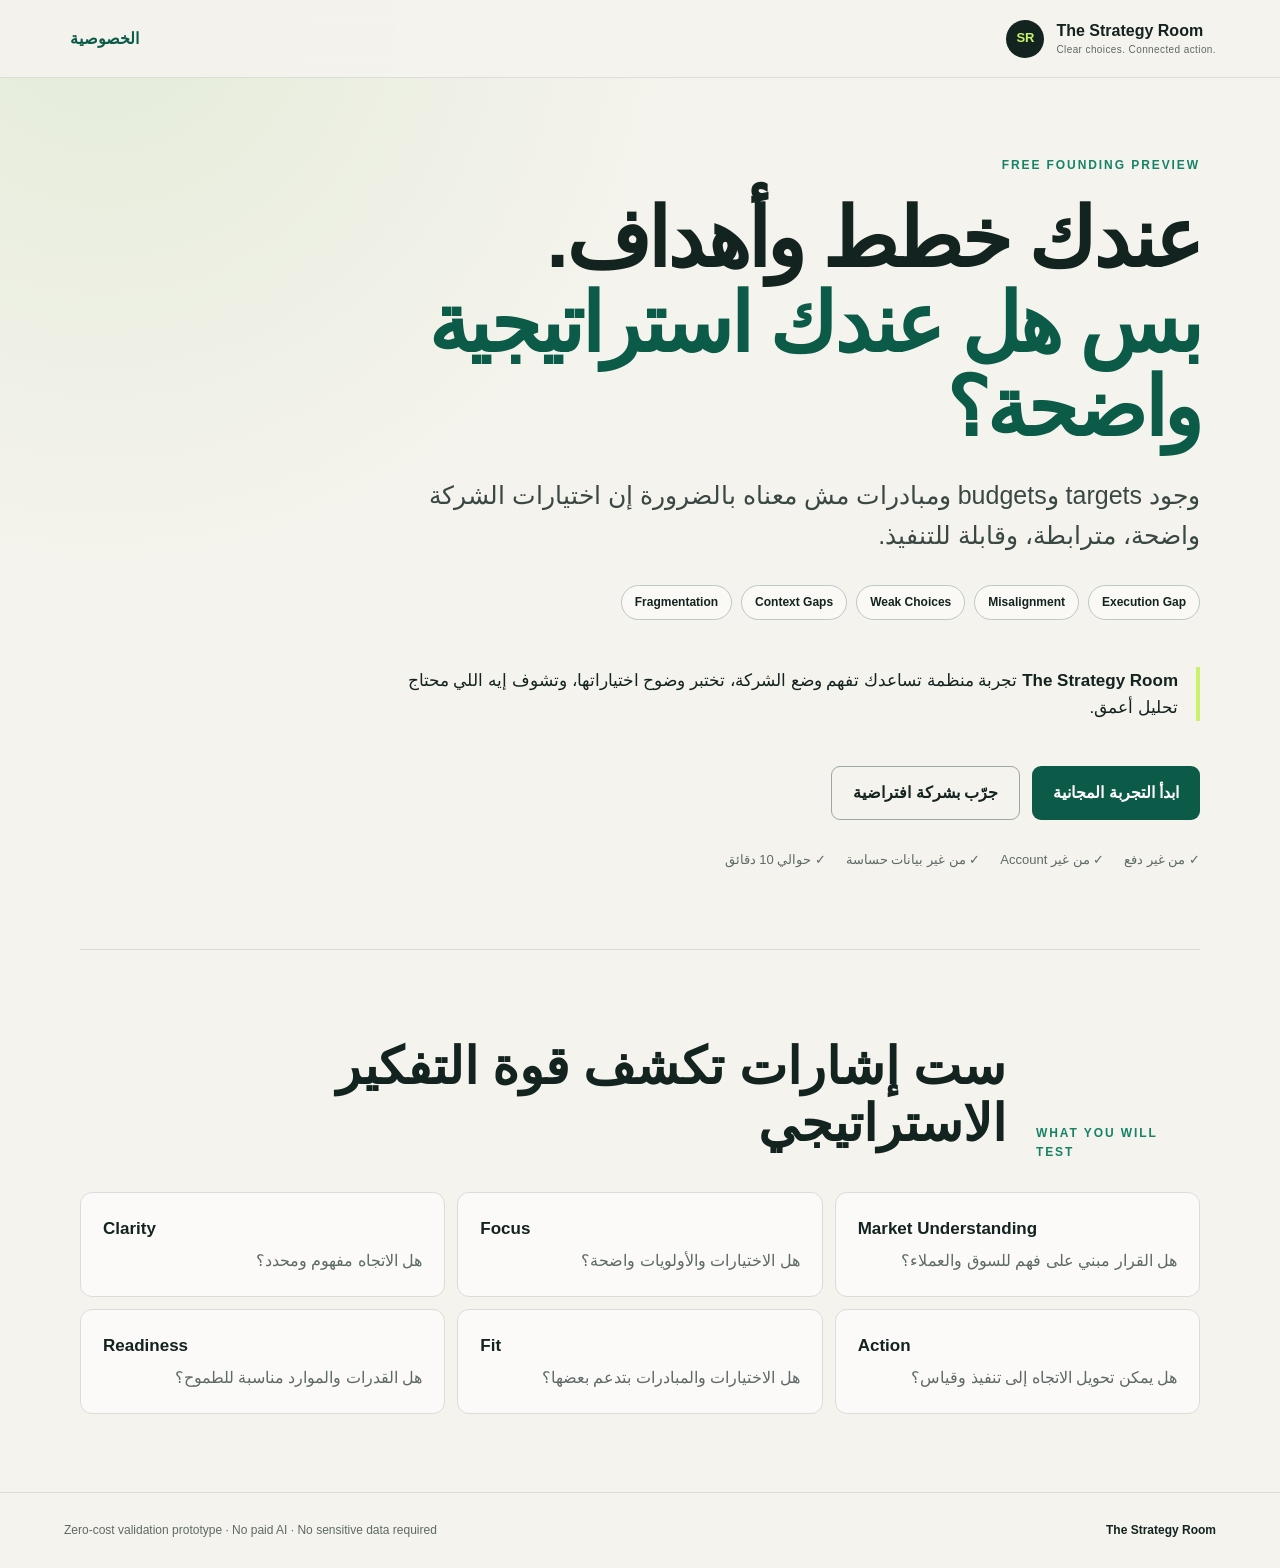
==== index.html @ 47425f7a "Publish Strategy Room validation MVP" ====
<!doctype html>
<html lang="ar" dir="rtl">
<head>
  <meta charset="utf-8">
  <meta name="viewport" content="width=device-width, initial-scale=1">
  <meta name="description" content="تجربة مجانية تساعد الإدارة تختبر وضوح وترابط استراتيجيتها، من غير مشاركة بيانات حساسة.">
  <title>The Strategy Room | Strategy Clarity Check</title>
  <link rel="stylesheet" href="styles.css">
</head>
<body>
  <header class="site-header">
    <a class="brand" href="#top" aria-label="The Strategy Room home">
      <span class="brand-mark">SR</span>
      <span><b>The Strategy Room</b><small>Clear choices. Connected action.</small></span>
    </a>
    <button class="text-button" id="privacyOpen">الخصوصية</button>
  </header>

  <main id="top">
    <section class="hero section" data-screen="landing">
      <div class="eyebrow">FREE FOUNDING PREVIEW</div>
      <h1>عندك خطط وأهداف.<br><span>بس هل عندك استراتيجية واضحة؟</span></h1>
      <p class="hero-copy">وجود targets وbudgets ومبادرات مش معناه بالضرورة إن اختيارات الشركة واضحة، مترابطة، وقابلة للتنفيذ.</p>
      <div class="problem-strip" aria-label="Common strategy problems">
        <span>Fragmentation</span><span>Context Gaps</span><span>Weak Choices</span><span>Misalignment</span><span>Execution Gap</span>
      </div>
      <p class="solution-line"><strong>The Strategy Room</strong> تجربة منظمة تساعدك تفهم وضع الشركة، تختبر وضوح اختياراتها، وتشوف إيه اللي محتاج تحليل أعمق.</p>
      <div class="hero-actions">
        <button class="primary-button" data-action="begin">ابدأ التجربة المجانية</button>
        <button class="secondary-button" data-action="sample">جرّب بشركة افتراضية</button>
      </div>
      <div class="trust-row"><span>✓ من غير دفع</span><span>✓ من غير Account</span><span>✓ من غير بيانات حساسة</span><span>✓ حوالي 10 دقائق</span></div>
    </section>

    <section class="section compact-section" aria-labelledby="what-test">
      <div class="section-heading">
        <div class="eyebrow">WHAT YOU WILL TEST</div>
        <h2 id="what-test">ست إشارات تكشف قوة التفكير الاستراتيجي</h2>
      </div>
      <div class="dimension-grid">
        <article><b>Clarity</b><p>هل الاتجاه مفهوم ومحدد؟</p></article>
        <article><b>Focus</b><p>هل الاختيارات والأولويات واضحة؟</p></article>
        <article><b>Market Understanding</b><p>هل القرار مبني على فهم للسوق والعملاء؟</p></article>
        <article><b>Readiness</b><p>هل القدرات والموارد مناسبة للطموح؟</p></article>
        <article><b>Fit</b><p>هل الاختيارات والمبادرات بتدعم بعضها؟</p></article>
        <article><b>Action</b><p>هل يمكن تحويل الاتجاه إلى تنفيذ وقياس؟</p></article>
      </div>
    </section>

    <section class="section path-section" id="paths" hidden>
      <div class="step-label">الخطوة 1 من 4</div>
      <h2>تحب تبدأ منين؟</h2>
      <div class="path-grid">
        <button class="path-card" data-path="build">
          <span class="path-number">01</span>
          <b>Build Your Strategy</b>
          <p>ابدأ من Business Context، وحدد الاتجاه والاختيارات والقدرات المطلوبة.</p>
          <em>أبني استراتيجية من الصفر ←</em>
        </button>
        <button class="path-card" data-path="challenge">
          <span class="path-number">02</span>
          <b>Challenge Your Business Plan</b>
          <p>اختبر منطق خطة موجودة، واكشف الفجوات والتناقضات ومشاكل التنفيذ.</p>
          <em>أراجع خطة موجودة ←</em>
        </button>
      </div>
    </section>

    <section class="section input-section" id="dataChoice" hidden>
      <div class="step-label">الخطوة 2 من 4</div>
      <h2>اختار مستوى البيانات المريح لك</h2>
      <p class="section-intro">مش محتاج تدخل اسم الشركة أو أي معلومة سرية.</p>
      <div class="choice-list">
        <button data-data-mode="sample"><b>شركة افتراضية جاهزة</b><span>أسرع طريقة لتجربة الـtool</span></button>
        <button data-data-mode="approximate"><b>بيانات تقريبية</b><span>استخدم ranges ووصف عام من غير تفاصيل حساسة</span></button>
        <button data-data-mode="custom"><b>معلومات من اختيارك</b><span>حقيقية أو تخيلية—إنت صاحب القرار</span></button>
      </div>
    </section>

    <section class="section assessment-section" id="assessment" hidden>
      <div class="assessment-header">
        <div>
          <div class="step-label">الخطوة 3 من 4</div>
          <h2 id="assessmentTitle">Strategy Clarity Check</h2>
        </div>
        <div class="progress-wrap"><span id="progressText">0%</span><div class="progress-track"><i id="progressBar"></i></div></div>
      </div>
      <form id="assessmentForm" novalidate>
        <div id="questionHost"></div>
        <div class="form-actions">
          <button type="button" class="secondary-button" id="prevQuestion">السابق</button>
          <button type="button" class="primary-button" id="nextQuestion">التالي</button>
        </div>
      </form>
      <button class="help-fab" id="helpOpen" type="button"><span>?</span> سؤال أو ملاحظة</button>
    </section>

    <section class="section results-section" id="results" hidden>
      <div class="step-label">الخطوة 4 من 4</div>
      <div class="results-hero">
        <div>
          <div class="eyebrow">YOUR STRATEGY CLARITY PREVIEW</div>
          <h2>الصورة الأولية جاهزة</h2>
          <p>دي قراءة تجريبية مبنية على إجاباتك، وليست توصية استراتيجية نهائية.</p>
        </div>
        <div class="overall-score"><span id="overallScore">—</span><small>Overall clarity</small></div>
      </div>
      <div class="score-grid" id="scoreGrid"></div>
      <div class="results-columns">
        <div class="result-panel">
          <h3>إشارات إيجابية</h3>
          <div id="strengthFindings"></div>
        </div>
        <div class="result-panel alert-panel">
          <h3>أسئلة محتاجة قرار</h3>
          <div id="gapFindings"></div>
        </div>
      </div>
      <div class="next-step-card">
        <div><span>FOUNDING ACCESS</span><h3>عايز تشوف النسخة الأعمق؟</h3><p>سجّل اهتمامك بالـpilot الكامل، من غير دفع أو التزام. المشاركون الأوائل يحصلون على أولوية وFounding Client benefit.</p></div>
        <button class="primary-button" id="interestOpen">سجّل اهتمامك</button>
      </div>
      <div class="result-actions">
        <button class="secondary-button" id="restart">ابدأ تجربة جديدة</button>
        <button class="text-button" id="exportData">صدّر بيانات تجربتي</button>
      </div>
    </section>
  </main>

  <aside class="modal" id="feedbackModal" aria-hidden="true" role="dialog" aria-modal="true" aria-labelledby="feedbackTitle">
    <div class="modal-card">
      <button class="modal-close" data-close="feedbackModal" aria-label="Close">×</button>
      <div class="eyebrow">HELP & FEEDBACK</div>
      <h2 id="feedbackTitle">إيه اللي محتاجه دلوقتي؟</h2>
      <div class="feedback-types">
        <button data-feedback="unclear">السؤال مش واضح</button>
        <button data-feedback="no_data">مش عندي البيانات</button>
        <button data-feedback="sensitive">المعلومة حساسة</button>
        <button data-feedback="example">محتاج مثال</button>
        <button data-feedback="technical">فيه مشكلة تقنية</button>
        <button data-feedback="suggestion">عندي اقتراح</button>
      </div>
      <label class="field-label">اكتب تعليقك—اختياري<textarea id="feedbackText" rows="4" placeholder="قول لنا إيه اللي وقفك أو إيه اللي محتاج يتحسن"></textarea></label>
      <button class="primary-button full-button" id="feedbackSubmit">احفظ الملاحظة</button>
      <p class="microcopy">في نسخة الـvalidation، الملاحظة تُحفظ داخل متصفحك ويمكن تصديرها مع بيانات التجربة.</p>
    </div>
  </aside>

  <aside class="modal" id="interestModal" aria-hidden="true" role="dialog" aria-modal="true" aria-labelledby="interestTitle">
    <div class="modal-card">
      <button class="modal-close" data-close="interestModal" aria-label="Close">×</button>
      <div class="eyebrow">FOUNDING PILOT</div>
      <h2 id="interestTitle">إيه الخطوة اللي تهمك؟</h2>
      <div class="interest-options">
        <label><input type="radio" name="interest" value="full_build"><span><b>Build My Strategy</b>مهتم ببناء Strategy كاملة من الصفر</span></label>
        <label><input type="radio" name="interest" value="plan_review"><span><b>Challenge My Business Plan</b>مهتم بمراجعة أو إعادة تصميم خطة موجودة</span></label>
        <label><input type="radio" name="interest" value="updates"><span><b>Keep Me Updated</b>عايز أعرف لما الـpilot يبدأ</span></label>
      </div>
      <label class="field-label">البريد الإلكتروني—اختياري في النسخة المحلية<input id="interestEmail" type="email" placeholder="name@company.com"></label>
      <label class="consent"><input id="foundingBenefit" type="checkbox"><span>أرغب في الحصول على أولوية وFounding Client benefit عند إطلاق الـpilot.</span></label>
      <button class="primary-button full-button" id="interestSubmit">تسجيل الاهتمام</button>
      <div class="success-message" id="interestSuccess" hidden>تم تسجيل اختيارك داخل التجربة. لن يتم إرسال أي بيانات في النسخة المحلية.</div>
    </div>
  </aside>

  <aside class="modal" id="privacyModal" aria-hidden="true" role="dialog" aria-modal="true" aria-labelledby="privacyTitle">
    <div class="modal-card">
      <button class="modal-close" data-close="privacyModal" aria-label="Close">×</button>
      <div class="eyebrow">PRIVACY BY CHOICE</div>
      <h2 id="privacyTitle">بياناتك تحت سيطرتك</h2>
      <p>النسخة الحالية لا ترسل إجاباتك إلى server. كل الإجابات والـevents محفوظة فقط في متصفحك باستخدام localStorage.</p>
      <ul><li>تقدر تستخدم شركة افتراضية بالكامل.</li><li>لا نطلب اسم الشركة.</li><li>تقدر تصدّر بيانات التجربة بنفسك.</li><li>تقدر تمسح كل البيانات فورًا.</li></ul>
      <button class="danger-button full-button" id="eraseData">مسح كل بيانات التجربة</button>
    </div>
  </aside>

  <footer><b>The Strategy Room</b><span>Zero-cost validation prototype · No paid AI · No sensitive data required</span></footer>
  <script src="config.js"></script>
  <script src="app.js"></script>
</body>
</html>
---- styles.css ----
:root{--ink:#13231f;--muted:#5d6a66;--paper:#f5f3ed;--white:#fff;--line:#d8ddd8;--green:#0c5b49;--green2:#168267;--lime:#c9f36b;--sand:#e9dfcb;--warn:#a24731;--shadow:0 18px 50px rgba(19,35,31,.12);font-family:Inter,"Segoe UI",Tahoma,Arial,sans-serif;color:var(--ink);background:var(--paper)}*{box-sizing:border-box}html{scroll-behavior:smooth}body{margin:0;background:radial-gradient(circle at 8% 0%,#e4ecd9 0,transparent 30%),var(--paper);line-height:1.6}.site-header{height:78px;display:flex;align-items:center;justify-content:space-between;padding:0 max(24px,5vw);border-bottom:1px solid rgba(19,35,31,.1);position:sticky;top:0;background:rgba(245,243,237,.94);backdrop-filter:blur(12px);z-index:20}.brand{display:flex;align-items:center;gap:12px;color:var(--ink);text-decoration:none;direction:ltr}.brand-mark{width:38px;height:38px;border-radius:50%;display:grid;place-items:center;background:var(--ink);color:var(--lime);font-weight:800;font-size:13px}.brand span:last-child{display:flex;flex-direction:column;line-height:1.2}.brand small{font-size:10px;color:var(--muted);letter-spacing:.04em;margin-top:4px}.section{width:min(1120px,calc(100% - 40px));margin:auto;padding:78px 0}.hero{min-height:calc(100vh - 78px);display:flex;flex-direction:column;justify-content:center;align-items:flex-start}.eyebrow{font-size:12px;font-weight:800;letter-spacing:.16em;color:var(--green2);direction:ltr}.hero h1{font-size:clamp(42px,7vw,82px);line-height:1.03;letter-spacing:-.04em;margin:22px 0 24px;max-width:950px}.hero h1 span{color:var(--green)}.hero-copy{font-size:clamp(18px,2vw,25px);max-width:780px;color:#394843;margin:0 0 30px}.problem-strip{display:flex;flex-wrap:wrap;gap:9px;direction:ltr;margin-bottom:30px}.problem-strip span{border:1px solid #bdc8c3;padding:7px 13px;border-radius:99px;font-size:12px;font-weight:700;background:rgba(255,255,255,.45)}.solution-line{max-width:810px;font-size:17px;border-right:4px solid var(--lime);padding-right:18px}.hero-actions{display:flex;gap:12px;margin-top:28px;flex-wrap:wrap}.primary-button,.secondary-button,.danger-button{border:0;border-radius:9px;padding:13px 21px;font:inherit;font-weight:800;cursor:pointer;transition:.2s}.primary-button{background:var(--green);color:white}.primary-button:hover{background:var(--green2);transform:translateY(-1px)}.secondary-button{background:transparent;border:1px solid #9ba8a3;color:var(--ink)}.secondary-button:hover{background:white}.danger-button{background:#f7e3dd;color:#8c321f}.text-button{border:0;background:transparent;color:var(--green);font:inherit;font-weight:700;cursor:pointer}.trust-row{display:flex;flex-wrap:wrap;gap:20px;margin-top:30px;color:var(--muted);font-size:13px}.compact-section{border-top:1px solid var(--line)}.section-heading{display:flex;justify-content:space-between;align-items:end;gap:30px;margin-bottom:30px}.section h2{font-size:clamp(30px,4vw,52px);line-height:1.12;margin:10px 0}.dimension-grid{display:grid;grid-template-columns:repeat(3,1fr);gap:12px;direction:ltr}.dimension-grid article{background:rgba(255,255,255,.65);border:1px solid var(--line);padding:22px;border-radius:12px}.dimension-grid b{font-size:17px}.dimension-grid p{margin:6px 0 0;color:var(--muted);direction:rtl}.step-label{font-size:12px;color:var(--green2);font-weight:800}.path-section,.input-section,.assessment-section,.results-section{min-height:78vh}.path-grid{display:grid;grid-template-columns:1fr 1fr;gap:18px;margin-top:32px}.path-card{min-height:260px;text-align:right;border:1px solid var(--line);border-radius:14px;padding:28px;background:rgba(255,255,255,.75);cursor:pointer;display:flex;flex-direction:column;align-items:flex-start;transition:.2s;color:var(--ink)}.path-card:hover{border-color:var(--green2);transform:translateY(-3px);box-shadow:var(--shadow)}.path-card b{font-size:27px;direction:ltr}.path-card p{font-size:17px;color:var(--muted);max-width:440px}.path-card em{margin-top:auto;color:var(--green);font-style:normal;font-weight:800}.path-number{color:var(--green2);font-size:12px;font-weight:800;margin-bottom:45px}.section-intro{font-size:18px;color:var(--muted)}.choice-list{display:grid;gap:12px;margin-top:30px;max-width:780px}.choice-list button{display:flex;justify-content:space-between;align-items:center;gap:20px;text-align:right;padding:22px;border-radius:12px;background:white;border:1px solid var(--line);cursor:pointer;color:var(--ink);font:inherit}.choice-list button:hover{border-color:var(--green2);box-shadow:0 8px 30px rgba(19,35,31,.08)}.choice-list b{font-size:18px}.choice-list span{color:var(--muted);font-size:14px}.assessment-header{display:flex;justify-content:space-between;gap:30px;align-items:center}.progress-wrap{width:220px;direction:ltr}.progress-wrap span{font-size:12px;font-weight:800}.progress-track{height:7px;border-radius:20px;background:#dce2dd;overflow:hidden;margin-top:6px}.progress-track i{display:block;height:100%;width:0;background:var(--green2);transition:.3s}.question-card{background:rgba(255,255,255,.78);border:1px solid var(--line);padding:32px;border-radius:16px;max-width:860px;margin-top:30px;box-shadow:0 8px 30px rgba(19,35,31,.05)}.question-card .domain{font-size:11px;font-weight:800;color:var(--green2);letter-spacing:.12em;direction:ltr}.question-card h3{font-size:clamp(23px,3vw,34px);line-height:1.3;margin:15px 0 8px}.question-card .why{color:var(--muted);margin-bottom:25px}.option-list{display:grid;gap:10px}.option-list label{display:flex;align-items:flex-start;gap:12px;background:white;border:1px solid var(--line);border-radius:10px;padding:14px;cursor:pointer}.option-list label:has(input:checked){border-color:var(--green2);background:#edf8f3}.option-list input{margin-top:5px;accent-color:var(--green)}.option-list span{display:flex;flex-direction:column}.option-list small{color:var(--muted);margin-top:2px}.field-label{display:flex;flex-direction:column;gap:8px;font-weight:700;margin-top:18px}.field-label input,.field-label textarea{border:1px solid var(--line);border-radius:8px;padding:12px;font:inherit;background:white;resize:vertical}.form-actions{display:flex;justify-content:space-between;max-width:860px;margin-top:18px}.help-fab{position:fixed;bottom:22px;left:22px;border:0;background:var(--ink);color:white;border-radius:99px;padding:10px 15px;font:inherit;font-size:13px;font-weight:800;cursor:pointer;box-shadow:var(--shadow);z-index:15}.help-fab span{display:inline-grid;place-items:center;width:22px;height:22px;border-radius:50%;background:var(--lime);color:var(--ink);margin-left:5px}.results-hero{display:flex;align-items:center;justify-content:space-between;gap:30px;background:var(--ink);color:white;border-radius:18px;padding:36px;margin-top:20px}.results-hero p{color:#cbd5d1}.overall-score{width:150px;height:150px;border-radius:50%;border:10px solid var(--lime);display:flex;flex-direction:column;align-items:center;justify-content:center;flex:none;direction:ltr}.overall-score span{font-size:40px;font-weight:900;line-height:1}.overall-score small{font-size:10px;margin-top:7px}.score-grid{display:grid;grid-template-columns:repeat(3,1fr);gap:12px;margin-top:18px;direction:ltr}.score-card{background:white;border:1px solid var(--line);border-radius:12px;padding:18px}.score-card div{display:flex;justify-content:space-between;font-weight:800}.score-card .mini-track{height:7px;background:#e3e7e4;border-radius:20px;margin-top:13px;overflow:hidden}.score-card i{height:100%;display:block;background:var(--green2)}.results-columns{display:grid;grid-template-columns:1fr 1fr;gap:18px;margin-top:18px}.result-panel{background:white;border:1px solid var(--line);border-radius:14px;padding:25px}.result-panel h3{font-size:22px;margin-top:0}.finding{border-top:1px solid var(--line);padding:16px 0}.finding:first-of-type{border-top:0}.finding button{width:100%;display:flex;justify-content:space-between;text-align:right;border:0;background:transparent;font:inherit;font-weight:800;color:var(--ink);cursor:pointer;padding:0}.finding p{color:var(--muted);margin:8px 0 0}.alert-panel{border-top:4px solid #d98f72}.next-step-card{display:flex;justify-content:space-between;align-items:center;gap:30px;background:var(--sand);border-radius:14px;padding:28px;margin-top:18px}.next-step-card span{font-size:11px;font-weight:900;color:var(--green2)}.next-step-card h3{font-size:26px;margin:6px 0}.next-step-card p{margin:0;max-width:700px}.result-actions{display:flex;justify-content:space-between;margin-top:18px}.modal{position:fixed;inset:0;background:rgba(8,20,17,.68);display:none;place-items:center;padding:20px;z-index:50}.modal.open{display:grid}.modal-card{width:min(600px,100%);max-height:90vh;overflow:auto;background:var(--paper);border-radius:16px;padding:30px;position:relative;box-shadow:var(--shadow)}.modal-close{position:absolute;left:18px;top:14px;border:0;background:transparent;font-size:28px;cursor:pointer}.feedback-types{display:flex;flex-wrap:wrap;gap:8px}.feedback-types button{border:1px solid var(--line);background:white;border-radius:99px;padding:8px 12px;cursor:pointer}.feedback-types button.selected{background:var(--green);color:white}.full-button{width:100%;margin-top:18px}.microcopy{font-size:11px;color:var(--muted)}.interest-options{display:grid;gap:10px}.interest-options label{display:flex;gap:12px;background:white;border:1px solid var(--line);padding:14px;border-radius:10px;cursor:pointer}.interest-options label:has(input:checked){border-color:var(--green2)}.interest-options span{display:flex;flex-direction:column}.interest-options input{accent-color:var(--green)}.consent{display:flex;gap:10px;margin-top:18px;font-size:13px}.success-message{background:#dff2e9;padding:12px;border-radius:8px;margin-top:12px}.modal-card li{margin:9px 0}footer{border-top:1px solid var(--line);padding:28px max(24px,5vw);display:flex;justify-content:space-between;color:var(--muted);font-size:12px}footer b{color:var(--ink)}[hidden]{display:none!important}@media(max-width:760px){.site-header{height:68px}.brand small{display:none}.section{width:min(100% - 28px,1120px);padding:52px 0}.hero{min-height:auto;padding-top:70px}.hero h1{font-size:43px}.dimension-grid,.path-grid,.score-grid,.results-columns{grid-template-columns:1fr}.section-heading,.assessment-header,.results-hero,.next-step-card{align-items:flex-start;flex-direction:column}.path-card{min-height:230px}.choice-list button{align-items:flex-start;flex-direction:column}.progress-wrap{width:100%}.overall-score{width:120px;height:120px}.result-actions,footer{gap:15px;flex-direction:column}.help-fab{left:12px;bottom:12px}.trust-row{gap:10px}}
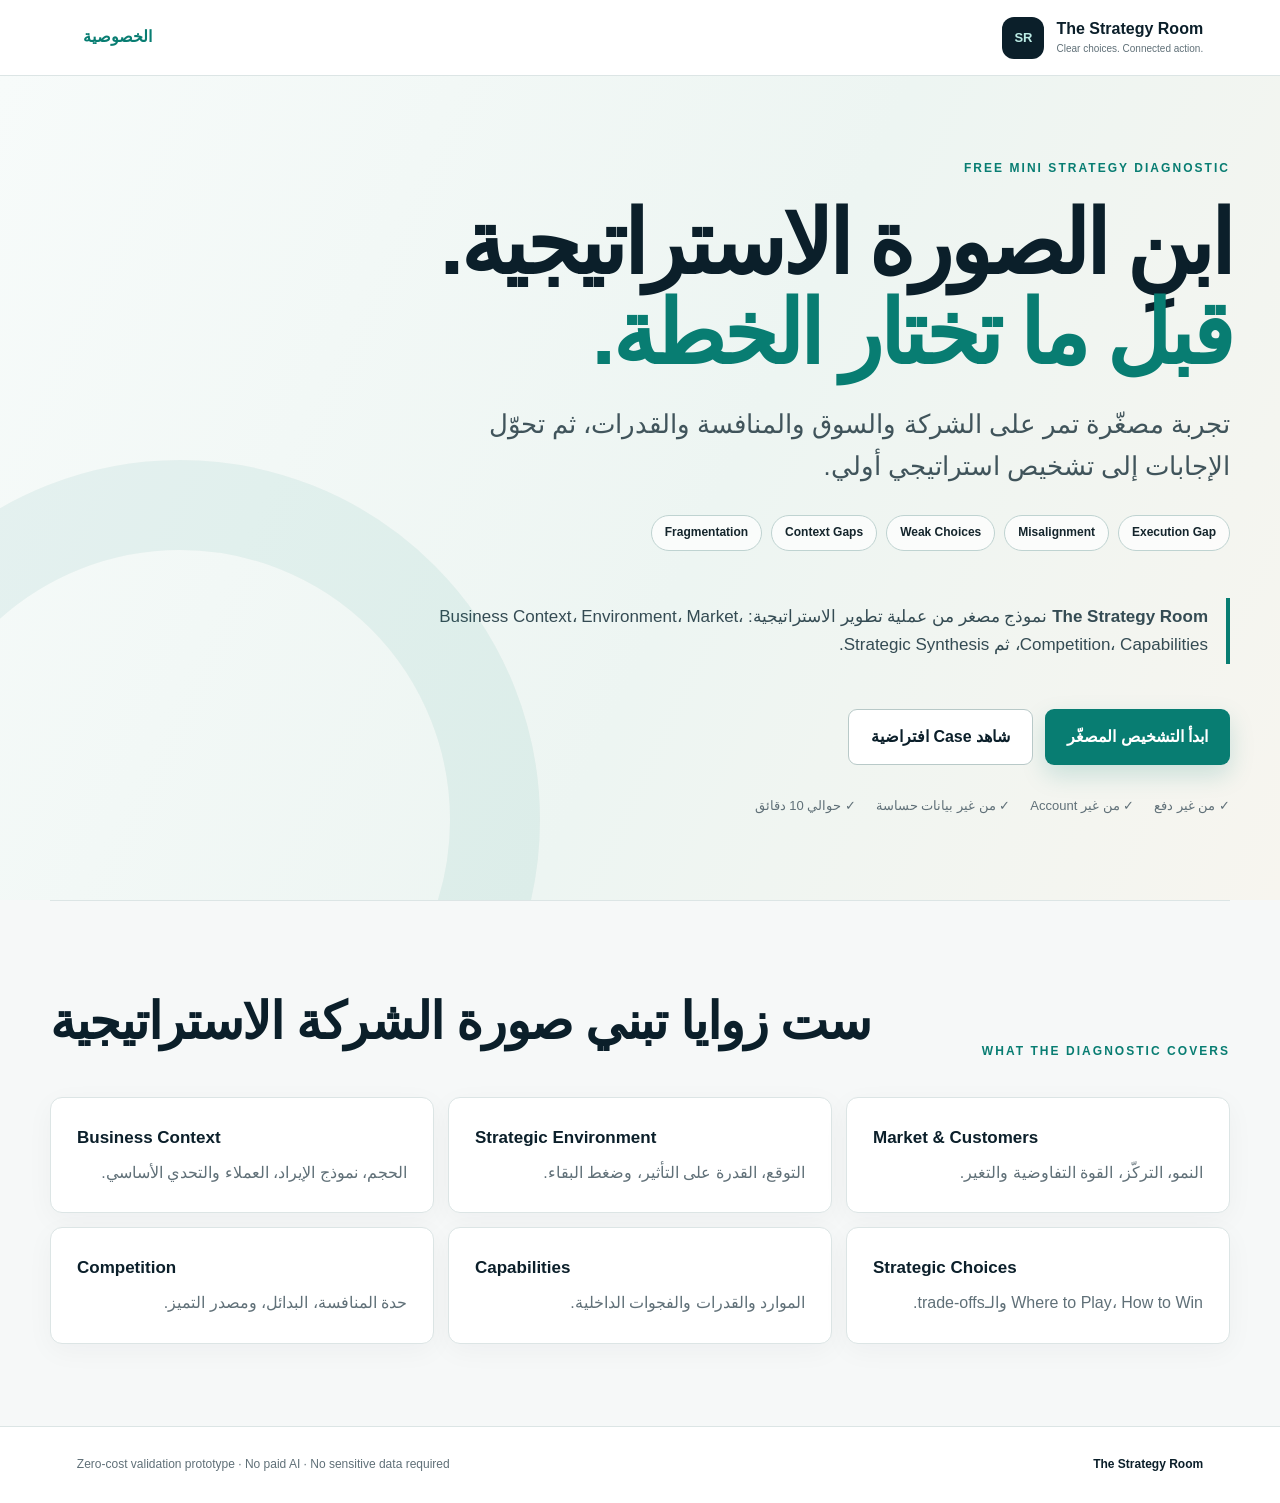
==== commit 8ae25630: "Replace generic check with mini strategy diagnostic" ====
--- a/index.html
+++ b/index.html
@@ -18,32 +18,32 @@
 
   <main id="top">
     <section class="hero section" data-screen="landing">
-      <div class="eyebrow">FREE FOUNDING PREVIEW</div>
-      <h1>عندك خطط وأهداف.<br><span>بس هل عندك استراتيجية واضحة؟</span></h1>
-      <p class="hero-copy">وجود targets وbudgets ومبادرات مش معناه بالضرورة إن اختيارات الشركة واضحة، مترابطة، وقابلة للتنفيذ.</p>
+      <div class="eyebrow">FREE MINI STRATEGY DIAGNOSTIC</div>
+      <h1>ابنِ الصورة الاستراتيجية.<br><span>قبل ما تختار الخطة.</span></h1>
+      <p class="hero-copy">تجربة مصغّرة تمر على الشركة والسوق والمنافسة والقدرات، ثم تحوّل الإجابات إلى تشخيص استراتيجي أولي.</p>
       <div class="problem-strip" aria-label="Common strategy problems">
         <span>Fragmentation</span><span>Context Gaps</span><span>Weak Choices</span><span>Misalignment</span><span>Execution Gap</span>
       </div>
-      <p class="solution-line"><strong>The Strategy Room</strong> تجربة منظمة تساعدك تفهم وضع الشركة، تختبر وضوح اختياراتها، وتشوف إيه اللي محتاج تحليل أعمق.</p>
+      <p class="solution-line"><strong>The Strategy Room</strong> نموذج مصغر من عملية تطوير الاستراتيجية: Business Context، Environment، Market، Competition، Capabilities، ثم Strategic Synthesis.</p>
       <div class="hero-actions">
-        <button class="primary-button" data-action="begin">ابدأ التجربة المجانية</button>
-        <button class="secondary-button" data-action="sample">جرّب بشركة افتراضية</button>
+        <button class="primary-button" data-action="begin">ابدأ التشخيص المصغّر</button>
+        <button class="secondary-button" data-action="sample">شاهد Case افتراضية</button>
       </div>
       <div class="trust-row"><span>✓ من غير دفع</span><span>✓ من غير Account</span><span>✓ من غير بيانات حساسة</span><span>✓ حوالي 10 دقائق</span></div>
     </section>
 
     <section class="section compact-section" aria-labelledby="what-test">
       <div class="section-heading">
-        <div class="eyebrow">WHAT YOU WILL TEST</div>
-        <h2 id="what-test">ست إشارات تكشف قوة التفكير الاستراتيجي</h2>
+        <div class="eyebrow">WHAT THE DIAGNOSTIC COVERS</div>
+        <h2 id="what-test">ست زوايا تبني صورة الشركة الاستراتيجية</h2>
       </div>
       <div class="dimension-grid">
-        <article><b>Clarity</b><p>هل الاتجاه مفهوم ومحدد؟</p></article>
-        <article><b>Focus</b><p>هل الاختيارات والأولويات واضحة؟</p></article>
-        <article><b>Market Understanding</b><p>هل القرار مبني على فهم للسوق والعملاء؟</p></article>
-        <article><b>Readiness</b><p>هل القدرات والموارد مناسبة للطموح؟</p></article>
-        <article><b>Fit</b><p>هل الاختيارات والمبادرات بتدعم بعضها؟</p></article>
-        <article><b>Action</b><p>هل يمكن تحويل الاتجاه إلى تنفيذ وقياس؟</p></article>
+        <article><b>Business Context</b><p>الحجم، نموذج الإيراد، العملاء والتحدي الأساسي.</p></article>
+        <article><b>Strategic Environment</b><p>التوقع، القدرة على التأثير، وضغط البقاء.</p></article>
+        <article><b>Market & Customers</b><p>النمو، التركّز، القوة التفاوضية والتغير.</p></article>
+        <article><b>Competition</b><p>حدة المنافسة، البدائل، ومصدر التميز.</p></article>
+        <article><b>Capabilities</b><p>الموارد والقدرات والفجوات الداخلية.</p></article>
+        <article><b>Strategic Choices</b><p>Where to Play، How to Win والـtrade-offs.</p></article>
       </div>
     </section>
 
@@ -99,22 +99,27 @@
       <div class="step-label">الخطوة 4 من 4</div>
       <div class="results-hero">
         <div>
-          <div class="eyebrow">YOUR STRATEGY CLARITY PREVIEW</div>
-          <h2>الصورة الأولية جاهزة</h2>
-          <p>دي قراءة تجريبية مبنية على إجاباتك، وليست توصية استراتيجية نهائية.</p>
+          <div class="eyebrow">YOUR MINI STRATEGY DIAGNOSTIC</div>
+          <h2>التشخيص الاستراتيجي الأولي</h2>
+          <p id="contextSummary">قراءة مصغّرة مبنية على إجاباتك، وليست بديلًا عن التحليل الكامل أو قرار الإدارة.</p>
         </div>
-        <div class="overall-score"><span id="overallScore">—</span><small>Overall clarity</small></div>
+        <div class="approach-badge"><small>Suggested approach</small><strong id="strategyApproach">—</strong></div>
       </div>
-      <div class="score-grid" id="scoreGrid"></div>
+      <div class="approach-explanation" id="approachExplanation"></div>
       <div class="results-columns">
         <div class="result-panel">
-          <h3>إشارات إيجابية</h3>
-          <div id="strengthFindings"></div>
+          <h3>External Signals</h3>
+          <div id="externalFindings"></div>
         </div>
         <div class="result-panel alert-panel">
-          <h3>أسئلة محتاجة قرار</h3>
-          <div id="gapFindings"></div>
+          <h3>Internal Diagnosis</h3>
+          <div id="internalFindings"></div>
         </div>
+      </div>
+      <div class="result-panel swot-panel"><h3>Preliminary SWOT by Strategic Domain</h3><div class="swot-grid" id="swotGrid"></div></div>
+      <div class="results-columns">
+        <div class="result-panel"><h3>Top Strategic Issues</h3><div id="strategicIssues"></div></div>
+        <div class="result-panel"><h3>Evidence Gaps</h3><div id="evidenceGaps"></div></div>
       </div>
       <div class="next-step-card">
         <div><span>FOUNDING ACCESS</span><h3>عايز تشوف النسخة الأعمق؟</h3><p>سجّل اهتمامك بالـpilot الكامل، من غير دفع أو التزام. المشاركون الأوائل يحصلون على أولوية وFounding Client benefit.</p></div>
--- a/styles.css
+++ b/styles.css
@@ -1 +1 @@
-:root{--ink:#13231f;--muted:#5d6a66;--paper:#f5f3ed;--white:#fff;--line:#d8ddd8;--green:#0c5b49;--green2:#168267;--lime:#c9f36b;--sand:#e9dfcb;--warn:#a24731;--shadow:0 18px 50px rgba(19,35,31,.12);font-family:Inter,"Segoe UI",Tahoma,Arial,sans-serif;color:var(--ink);background:var(--paper)}*{box-sizing:border-box}html{scroll-behavior:smooth}body{margin:0;background:radial-gradient(circle at 8% 0%,#e4ecd9 0,transparent 30%),var(--paper);line-height:1.6}.site-header{height:78px;display:flex;align-items:center;justify-content:space-between;padding:0 max(24px,5vw);border-bottom:1px solid rgba(19,35,31,.1);position:sticky;top:0;background:rgba(245,243,237,.94);backdrop-filter:blur(12px);z-index:20}.brand{display:flex;align-items:center;gap:12px;color:var(--ink);text-decoration:none;direction:ltr}.brand-mark{width:38px;height:38px;border-radius:50%;display:grid;place-items:center;background:var(--ink);color:var(--lime);font-weight:800;font-size:13px}.brand span:last-child{display:flex;flex-direction:column;line-height:1.2}.brand small{font-size:10px;color:var(--muted);letter-spacing:.04em;margin-top:4px}.section{width:min(1120px,calc(100% - 40px));margin:auto;padding:78px 0}.hero{min-height:calc(100vh - 78px);display:flex;flex-direction:column;justify-content:center;align-items:flex-start}.eyebrow{font-size:12px;font-weight:800;letter-spacing:.16em;color:var(--green2);direction:ltr}.hero h1{font-size:clamp(42px,7vw,82px);line-height:1.03;letter-spacing:-.04em;margin:22px 0 24px;max-width:950px}.hero h1 span{color:var(--green)}.hero-copy{font-size:clamp(18px,2vw,25px);max-width:780px;color:#394843;margin:0 0 30px}.problem-strip{display:flex;flex-wrap:wrap;gap:9px;direction:ltr;margin-bottom:30px}.problem-strip span{border:1px solid #bdc8c3;padding:7px 13px;border-radius:99px;font-size:12px;font-weight:700;background:rgba(255,255,255,.45)}.solution-line{max-width:810px;font-size:17px;border-right:4px solid var(--lime);padding-right:18px}.hero-actions{display:flex;gap:12px;margin-top:28px;flex-wrap:wrap}.primary-button,.secondary-button,.danger-button{border:0;border-radius:9px;padding:13px 21px;font:inherit;font-weight:800;cursor:pointer;transition:.2s}.primary-button{background:var(--green);color:white}.primary-button:hover{background:var(--green2);transform:translateY(-1px)}.secondary-button{background:transparent;border:1px solid #9ba8a3;color:var(--ink)}.secondary-button:hover{background:white}.danger-button{background:#f7e3dd;color:#8c321f}.text-button{border:0;background:transparent;color:var(--green);font:inherit;font-weight:700;cursor:pointer}.trust-row{display:flex;flex-wrap:wrap;gap:20px;margin-top:30px;color:var(--muted);font-size:13px}.compact-section{border-top:1px solid var(--line)}.section-heading{display:flex;justify-content:space-between;align-items:end;gap:30px;margin-bottom:30px}.section h2{font-size:clamp(30px,4vw,52px);line-height:1.12;margin:10px 0}.dimension-grid{display:grid;grid-template-columns:repeat(3,1fr);gap:12px;direction:ltr}.dimension-grid article{background:rgba(255,255,255,.65);border:1px solid var(--line);padding:22px;border-radius:12px}.dimension-grid b{font-size:17px}.dimension-grid p{margin:6px 0 0;color:var(--muted);direction:rtl}.step-label{font-size:12px;color:var(--green2);font-weight:800}.path-section,.input-section,.assessment-section,.results-section{min-height:78vh}.path-grid{display:grid;grid-template-columns:1fr 1fr;gap:18px;margin-top:32px}.path-card{min-height:260px;text-align:right;border:1px solid var(--line);border-radius:14px;padding:28px;background:rgba(255,255,255,.75);cursor:pointer;display:flex;flex-direction:column;align-items:flex-start;transition:.2s;color:var(--ink)}.path-card:hover{border-color:var(--green2);transform:translateY(-3px);box-shadow:var(--shadow)}.path-card b{font-size:27px;direction:ltr}.path-card p{font-size:17px;color:var(--muted);max-width:440px}.path-card em{margin-top:auto;color:var(--green);font-style:normal;font-weight:800}.path-number{color:var(--green2);font-size:12px;font-weight:800;margin-bottom:45px}.section-intro{font-size:18px;color:var(--muted)}.choice-list{display:grid;gap:12px;margin-top:30px;max-width:780px}.choice-list button{display:flex;justify-content:space-between;align-items:center;gap:20px;text-align:right;padding:22px;border-radius:12px;background:white;border:1px solid var(--line);cursor:pointer;color:var(--ink);font:inherit}.choice-list button:hover{border-color:var(--green2);box-shadow:0 8px 30px rgba(19,35,31,.08)}.choice-list b{font-size:18px}.choice-list span{color:var(--muted);font-size:14px}.assessment-header{display:flex;justify-content:space-between;gap:30px;align-items:center}.progress-wrap{width:220px;direction:ltr}.progress-wrap span{font-size:12px;font-weight:800}.progress-track{height:7px;border-radius:20px;background:#dce2dd;overflow:hidden;margin-top:6px}.progress-track i{display:block;height:100%;width:0;background:var(--green2);transition:.3s}.question-card{background:rgba(255,255,255,.78);border:1px solid var(--line);padding:32px;border-radius:16px;max-width:860px;margin-top:30px;box-shadow:0 8px 30px rgba(19,35,31,.05)}.question-card .domain{font-size:11px;font-weight:800;color:var(--green2);letter-spacing:.12em;direction:ltr}.question-card h3{font-size:clamp(23px,3vw,34px);line-height:1.3;margin:15px 0 8px}.question-card .why{color:var(--muted);margin-bottom:25px}.option-list{display:grid;gap:10px}.option-list label{display:flex;align-items:flex-start;gap:12px;background:white;border:1px solid var(--line);border-radius:10px;padding:14px;cursor:pointer}.option-list label:has(input:checked){border-color:var(--green2);background:#edf8f3}.option-list input{margin-top:5px;accent-color:var(--green)}.option-list span{display:flex;flex-direction:column}.option-list small{color:var(--muted);margin-top:2px}.field-label{display:flex;flex-direction:column;gap:8px;font-weight:700;margin-top:18px}.field-label input,.field-label textarea{border:1px solid var(--line);border-radius:8px;padding:12px;font:inherit;background:white;resize:vertical}.form-actions{display:flex;justify-content:space-between;max-width:860px;margin-top:18px}.help-fab{position:fixed;bottom:22px;left:22px;border:0;background:var(--ink);color:white;border-radius:99px;padding:10px 15px;font:inherit;font-size:13px;font-weight:800;cursor:pointer;box-shadow:var(--shadow);z-index:15}.help-fab span{display:inline-grid;place-items:center;width:22px;height:22px;border-radius:50%;background:var(--lime);color:var(--ink);margin-left:5px}.results-hero{display:flex;align-items:center;justify-content:space-between;gap:30px;background:var(--ink);color:white;border-radius:18px;padding:36px;margin-top:20px}.results-hero p{color:#cbd5d1}.overall-score{width:150px;height:150px;border-radius:50%;border:10px solid var(--lime);display:flex;flex-direction:column;align-items:center;justify-content:center;flex:none;direction:ltr}.overall-score span{font-size:40px;font-weight:900;line-height:1}.overall-score small{font-size:10px;margin-top:7px}.score-grid{display:grid;grid-template-columns:repeat(3,1fr);gap:12px;margin-top:18px;direction:ltr}.score-card{background:white;border:1px solid var(--line);border-radius:12px;padding:18px}.score-card div{display:flex;justify-content:space-between;font-weight:800}.score-card .mini-track{height:7px;background:#e3e7e4;border-radius:20px;margin-top:13px;overflow:hidden}.score-card i{height:100%;display:block;background:var(--green2)}.results-columns{display:grid;grid-template-columns:1fr 1fr;gap:18px;margin-top:18px}.result-panel{background:white;border:1px solid var(--line);border-radius:14px;padding:25px}.result-panel h3{font-size:22px;margin-top:0}.finding{border-top:1px solid var(--line);padding:16px 0}.finding:first-of-type{border-top:0}.finding button{width:100%;display:flex;justify-content:space-between;text-align:right;border:0;background:transparent;font:inherit;font-weight:800;color:var(--ink);cursor:pointer;padding:0}.finding p{color:var(--muted);margin:8px 0 0}.alert-panel{border-top:4px solid #d98f72}.next-step-card{display:flex;justify-content:space-between;align-items:center;gap:30px;background:var(--sand);border-radius:14px;padding:28px;margin-top:18px}.next-step-card span{font-size:11px;font-weight:900;color:var(--green2)}.next-step-card h3{font-size:26px;margin:6px 0}.next-step-card p{margin:0;max-width:700px}.result-actions{display:flex;justify-content:space-between;margin-top:18px}.modal{position:fixed;inset:0;background:rgba(8,20,17,.68);display:none;place-items:center;padding:20px;z-index:50}.modal.open{display:grid}.modal-card{width:min(600px,100%);max-height:90vh;overflow:auto;background:var(--paper);border-radius:16px;padding:30px;position:relative;box-shadow:var(--shadow)}.modal-close{position:absolute;left:18px;top:14px;border:0;background:transparent;font-size:28px;cursor:pointer}.feedback-types{display:flex;flex-wrap:wrap;gap:8px}.feedback-types button{border:1px solid var(--line);background:white;border-radius:99px;padding:8px 12px;cursor:pointer}.feedback-types button.selected{background:var(--green);color:white}.full-button{width:100%;margin-top:18px}.microcopy{font-size:11px;color:var(--muted)}.interest-options{display:grid;gap:10px}.interest-options label{display:flex;gap:12px;background:white;border:1px solid var(--line);padding:14px;border-radius:10px;cursor:pointer}.interest-options label:has(input:checked){border-color:var(--green2)}.interest-options span{display:flex;flex-direction:column}.interest-options input{accent-color:var(--green)}.consent{display:flex;gap:10px;margin-top:18px;font-size:13px}.success-message{background:#dff2e9;padding:12px;border-radius:8px;margin-top:12px}.modal-card li{margin:9px 0}footer{border-top:1px solid var(--line);padding:28px max(24px,5vw);display:flex;justify-content:space-between;color:var(--muted);font-size:12px}footer b{color:var(--ink)}[hidden]{display:none!important}@media(max-width:760px){.site-header{height:68px}.brand small{display:none}.section{width:min(100% - 28px,1120px);padding:52px 0}.hero{min-height:auto;padding-top:70px}.hero h1{font-size:43px}.dimension-grid,.path-grid,.score-grid,.results-columns{grid-template-columns:1fr}.section-heading,.assessment-header,.results-hero,.next-step-card{align-items:flex-start;flex-direction:column}.path-card{min-height:230px}.choice-list button{align-items:flex-start;flex-direction:column}.progress-wrap{width:100%}.overall-score{width:120px;height:120px}.result-actions,footer{gap:15px;flex-direction:column}.help-fab{left:12px;bottom:12px}.trust-row{gap:10px}}
+:root{--navy:#0b1f2a;--teal:#087d72;--cyan:#bcece5;--ink:#14252c;--muted:#607078;--bg:#f6f8f8;--white:#fff;--line:#dce5e5;--warm:#f3eee5;--coral:#c8674d;--shadow:0 20px 60px rgba(8,38,48,.1);font-family:Inter,"Segoe UI",Tahoma,Arial,sans-serif;color:var(--ink);background:var(--bg)}*{box-sizing:border-box}html{scroll-behavior:smooth}body{margin:0;line-height:1.65;background:var(--bg)}button,input,textarea{font:inherit}.site-header{height:76px;display:flex;align-items:center;justify-content:space-between;padding:0 max(24px,6vw);position:sticky;top:0;z-index:30;background:rgba(255,255,255,.94);backdrop-filter:blur(14px);border-bottom:1px solid var(--line)}.brand{display:flex;align-items:center;gap:12px;text-decoration:none;color:var(--navy);direction:ltr}.brand-mark{width:42px;height:42px;border-radius:12px;display:grid;place-items:center;background:var(--navy);color:var(--cyan);font-weight:900;font-size:13px}.brand span:last-child{display:flex;flex-direction:column;line-height:1.12}.brand small{font-size:10px;color:var(--muted);margin-top:5px}.text-button{border:0;background:transparent;color:var(--teal);font-weight:800;cursor:pointer}.section{width:min(1180px,calc(100% - 44px));margin:auto;padding:82px 0}.hero{width:100%;max-width:none;min-height:calc(100vh - 76px);padding-inline:max(22px,calc((100vw - 1180px)/2));display:flex;flex-direction:column;justify-content:center;align-items:flex-start;background:linear-gradient(115deg,#f7fbfa,#edf5f2 55%,#f7f5ef);position:relative;overflow:hidden}.hero:after{content:"";position:absolute;width:540px;height:540px;border-radius:50%;left:-180px;bottom:-280px;border:90px solid rgba(8,125,114,.07)}.eyebrow{font-size:12px;font-weight:900;letter-spacing:.17em;color:var(--teal);direction:ltr}.hero h1{font-size:clamp(46px,7.2vw,88px);line-height:1.02;letter-spacing:-.045em;margin:20px 0 24px;max-width:1000px;color:var(--navy)}.hero h1 span{color:var(--teal)}.hero-copy{font-size:clamp(19px,2vw,26px);max-width:800px;color:#40545b;margin:0 0 28px}.problem-strip{display:flex;flex-wrap:wrap;gap:9px;direction:ltr;margin-bottom:30px}.problem-strip span{border:1px solid #bfd3d1;background:rgba(255,255,255,.72);padding:7px 13px;border-radius:99px;font-size:12px;font-weight:800}.solution-line{max-width:850px;font-size:17px;border-right:4px solid var(--teal);padding:5px 18px 5px 0;color:#344b53}.hero-actions{display:flex;gap:12px;margin-top:28px;flex-wrap:wrap;z-index:2}.primary-button,.secondary-button,.danger-button{border:0;border-radius:9px;padding:14px 22px;font-weight:850;cursor:pointer;transition:.2s}.primary-button{background:var(--teal);color:white;box-shadow:0 10px 25px rgba(8,125,114,.18)}.primary-button:hover{background:#056b63;transform:translateY(-1px)}.secondary-button{background:var(--white);border:1px solid #b8c9c8;color:var(--navy)}.danger-button{background:#f9e7e2;color:#963d2a}.trust-row{display:flex;flex-wrap:wrap;gap:20px;margin-top:30px;color:var(--muted);font-size:13px}.compact-section{border-top:1px solid var(--line)}.section-heading{display:flex;justify-content:space-between;align-items:end;gap:30px;margin-bottom:35px}.section h2{font-size:clamp(31px,4vw,52px);line-height:1.15;margin:10px 0;color:var(--navy);letter-spacing:-.025em}.dimension-grid{display:grid;grid-template-columns:repeat(3,1fr);gap:14px;direction:ltr}.dimension-grid article,.result-panel{background:var(--white);border:1px solid var(--line);padding:26px;border-radius:12px;box-shadow:0 7px 28px rgba(8,38,48,.04)}.dimension-grid b{font-size:17px;color:var(--navy)}.dimension-grid p{margin:8px 0 0;color:var(--muted);direction:rtl}.step-label{font-size:12px;color:var(--teal);font-weight:900}.path-section,.input-section,.assessment-section,.results-section{min-height:78vh}.path-grid{display:grid;grid-template-columns:1fr 1fr;gap:18px;margin-top:34px}.path-card{min-height:270px;text-align:right;border:1px solid var(--line);border-radius:14px;padding:30px;background:var(--white);cursor:pointer;display:flex;flex-direction:column;align-items:flex-start;transition:.22s;color:var(--ink);box-shadow:0 7px 28px rgba(8,38,48,.04)}.path-card:hover{border-color:var(--teal);transform:translateY(-4px);box-shadow:var(--shadow)}.path-card b{font-size:28px;color:var(--navy);direction:ltr}.path-card p{font-size:17px;color:var(--muted)}.path-card em{margin-top:auto;color:var(--teal);font-style:normal;font-weight:900}.path-number{color:var(--teal);font-size:12px;font-weight:900;margin-bottom:44px}.section-intro{font-size:18px;color:var(--muted)}.choice-list{display:grid;gap:12px;margin-top:30px;max-width:820px}.choice-list button{display:flex;justify-content:space-between;align-items:center;gap:20px;text-align:right;padding:23px;border-radius:11px;background:var(--white);border:1px solid var(--line);cursor:pointer;color:var(--ink)}.choice-list button:hover{border-color:var(--teal);box-shadow:0 10px 30px rgba(8,38,48,.07)}.choice-list b{font-size:18px;color:var(--navy)}.choice-list span{color:var(--muted);font-size:14px}.assessment-header{display:flex;justify-content:space-between;gap:30px;align-items:center}.progress-wrap{width:240px;direction:ltr}.progress-wrap span{font-size:12px;font-weight:900}.progress-track{height:6px;border-radius:20px;background:#dfe8e7;overflow:hidden;margin-top:7px}.progress-track i{display:block;height:100%;background:var(--teal);transition:.3s}.question-card{background:var(--white);border:1px solid var(--line);padding:34px;border-radius:14px;max-width:900px;margin-top:30px;box-shadow:var(--shadow)}.question-card .domain{font-size:11px;font-weight:900;color:var(--teal);letter-spacing:.14em;direction:ltr}.question-card h3{font-size:clamp(24px,3vw,35px);line-height:1.3;margin:14px 0 8px;color:var(--navy)}.question-card .why{color:var(--muted);margin-bottom:26px}.option-list{display:grid;grid-template-columns:1fr 1fr;gap:10px}.option-list label{display:flex;align-items:flex-start;gap:12px;background:#fbfdfd;border:1px solid var(--line);border-radius:9px;padding:15px;cursor:pointer;min-height:90px}.option-list label:has(input:checked){border-color:var(--teal);background:#eaf7f4;box-shadow:inset 0 0 0 1px var(--teal)}.option-list input{margin-top:5px;accent-color:var(--teal)}.option-list span{display:flex;flex-direction:column}.option-list b{color:var(--navy)}.option-list small{color:var(--muted);margin-top:3px}.field-label{display:flex;flex-direction:column;gap:8px;font-weight:750;margin-top:20px}.field-label input,.field-label textarea{border:1px solid var(--line);border-radius:8px;padding:12px;background:white;resize:vertical}.form-actions{display:flex;justify-content:space-between;max-width:900px;margin-top:18px}.help-fab{position:fixed;bottom:22px;left:22px;border:0;background:var(--navy);color:white;border-radius:99px;padding:11px 16px;font-size:13px;font-weight:900;cursor:pointer;box-shadow:var(--shadow);z-index:15}.help-fab span{display:inline-grid;place-items:center;width:22px;height:22px;border-radius:50%;background:var(--cyan);color:var(--navy);margin-left:5px}.results-hero{display:flex;align-items:center;justify-content:space-between;gap:30px;background:linear-gradient(120deg,var(--navy),#123442);color:white;border-radius:16px;padding:38px;margin-top:20px;box-shadow:var(--shadow)}.results-hero h2{color:white}.results-hero p{color:#c7d8dd;max-width:700px}.approach-badge{min-width:225px;min-height:135px;border:2px solid var(--cyan);border-radius:12px;display:flex;flex-direction:column;align-items:center;justify-content:center;padding:18px;text-align:center;direction:ltr}.approach-badge small{font-size:11px;text-transform:uppercase;letter-spacing:.12em;color:#c7d8dd}.approach-badge strong{font-size:28px;color:var(--cyan);margin-top:7px}.approach-explanation{background:#e7f2ef;border-right:4px solid var(--teal);padding:18px 22px;margin:18px 0;border-radius:8px}.results-columns{display:grid;grid-template-columns:1fr 1fr;gap:18px;margin-top:18px}.result-panel h3{font-size:22px;margin:0 0 8px;color:var(--navy)}.finding{border-top:1px solid var(--line);padding:15px 0}.finding:first-of-type{border-top:0}.finding p{color:var(--muted);margin:3px 0}.finding-tag{display:inline-block;font-size:11px;font-weight:900;color:var(--teal);direction:ltr;text-transform:uppercase}.alert-panel{border-top:4px solid var(--coral)}.swot-panel{margin-top:18px}.swot-grid{display:grid;grid-template-columns:repeat(2,1fr);gap:12px;margin-top:16px}.swot-cell{border:1px solid var(--line);border-radius:9px;padding:18px;background:#fafcfc}.swot-cell h4{margin:0 0 10px;color:var(--navy);font-size:18px}.swot-cell span{display:block;color:var(--muted);padding:7px 0;border-top:1px solid #e7ecec}.swot-cell span:first-of-type{border-top:0}.next-step-card{display:flex;justify-content:space-between;align-items:center;gap:30px;background:var(--warm);border-radius:12px;padding:30px;margin-top:18px}.next-step-card span{font-size:11px;font-weight:900;color:var(--teal)}.next-step-card h3{font-size:27px;margin:6px 0;color:var(--navy)}.next-step-card p{margin:0;max-width:700px}.result-actions{display:flex;justify-content:space-between;margin-top:18px}.modal{position:fixed;inset:0;background:rgba(4,22,29,.72);display:none;place-items:center;padding:20px;z-index:50}.modal.open{display:grid}.modal-card{width:min(620px,100%);max-height:90vh;overflow:auto;background:var(--white);border-radius:14px;padding:32px;position:relative;box-shadow:var(--shadow)}.modal-close{position:absolute;left:18px;top:14px;border:0;background:transparent;font-size:28px;cursor:pointer}.feedback-types{display:flex;flex-wrap:wrap;gap:8px}.feedback-types button{border:1px solid var(--line);background:#fafcfc;border-radius:99px;padding:8px 12px;cursor:pointer}.feedback-types button.selected{background:var(--teal);color:white}.full-button{width:100%;margin-top:18px}.microcopy{font-size:12px;color:var(--muted)}.interest-options{display:grid;gap:10px}.interest-options label{display:flex;gap:12px;background:#fafcfc;border:1px solid var(--line);padding:14px;border-radius:9px;cursor:pointer}.interest-options label:has(input:checked){border-color:var(--teal)}.interest-options span{display:flex;flex-direction:column}.interest-options input{accent-color:var(--teal)}.consent{display:flex;gap:10px;margin-top:18px;font-size:13px}.success-message{background:#dff2ed;padding:12px;border-radius:8px;margin-top:12px}.modal-card li{margin:9px 0}footer{border-top:1px solid var(--line);padding:28px max(24px,6vw);display:flex;justify-content:space-between;color:var(--muted);font-size:12px;background:var(--white)}footer b{color:var(--navy)}[hidden]{display:none!important}@media(max-width:760px){.site-header{height:68px}.brand small{display:none}.section{width:min(100% - 28px,1180px);padding:54px 0}.hero{min-height:auto;padding:72px 22px}.hero h1{font-size:44px}.dimension-grid,.path-grid,.results-columns,.swot-grid,.option-list{grid-template-columns:1fr}.section-heading,.assessment-header,.results-hero,.next-step-card{align-items:flex-start;flex-direction:column}.path-card{min-height:235px}.choice-list button{align-items:flex-start;flex-direction:column}.progress-wrap{width:100%}.approach-badge{width:100%;min-height:110px}.result-actions,footer{gap:15px;flex-direction:column}.help-fab{left:12px;bottom:12px}.trust-row{gap:10px}}
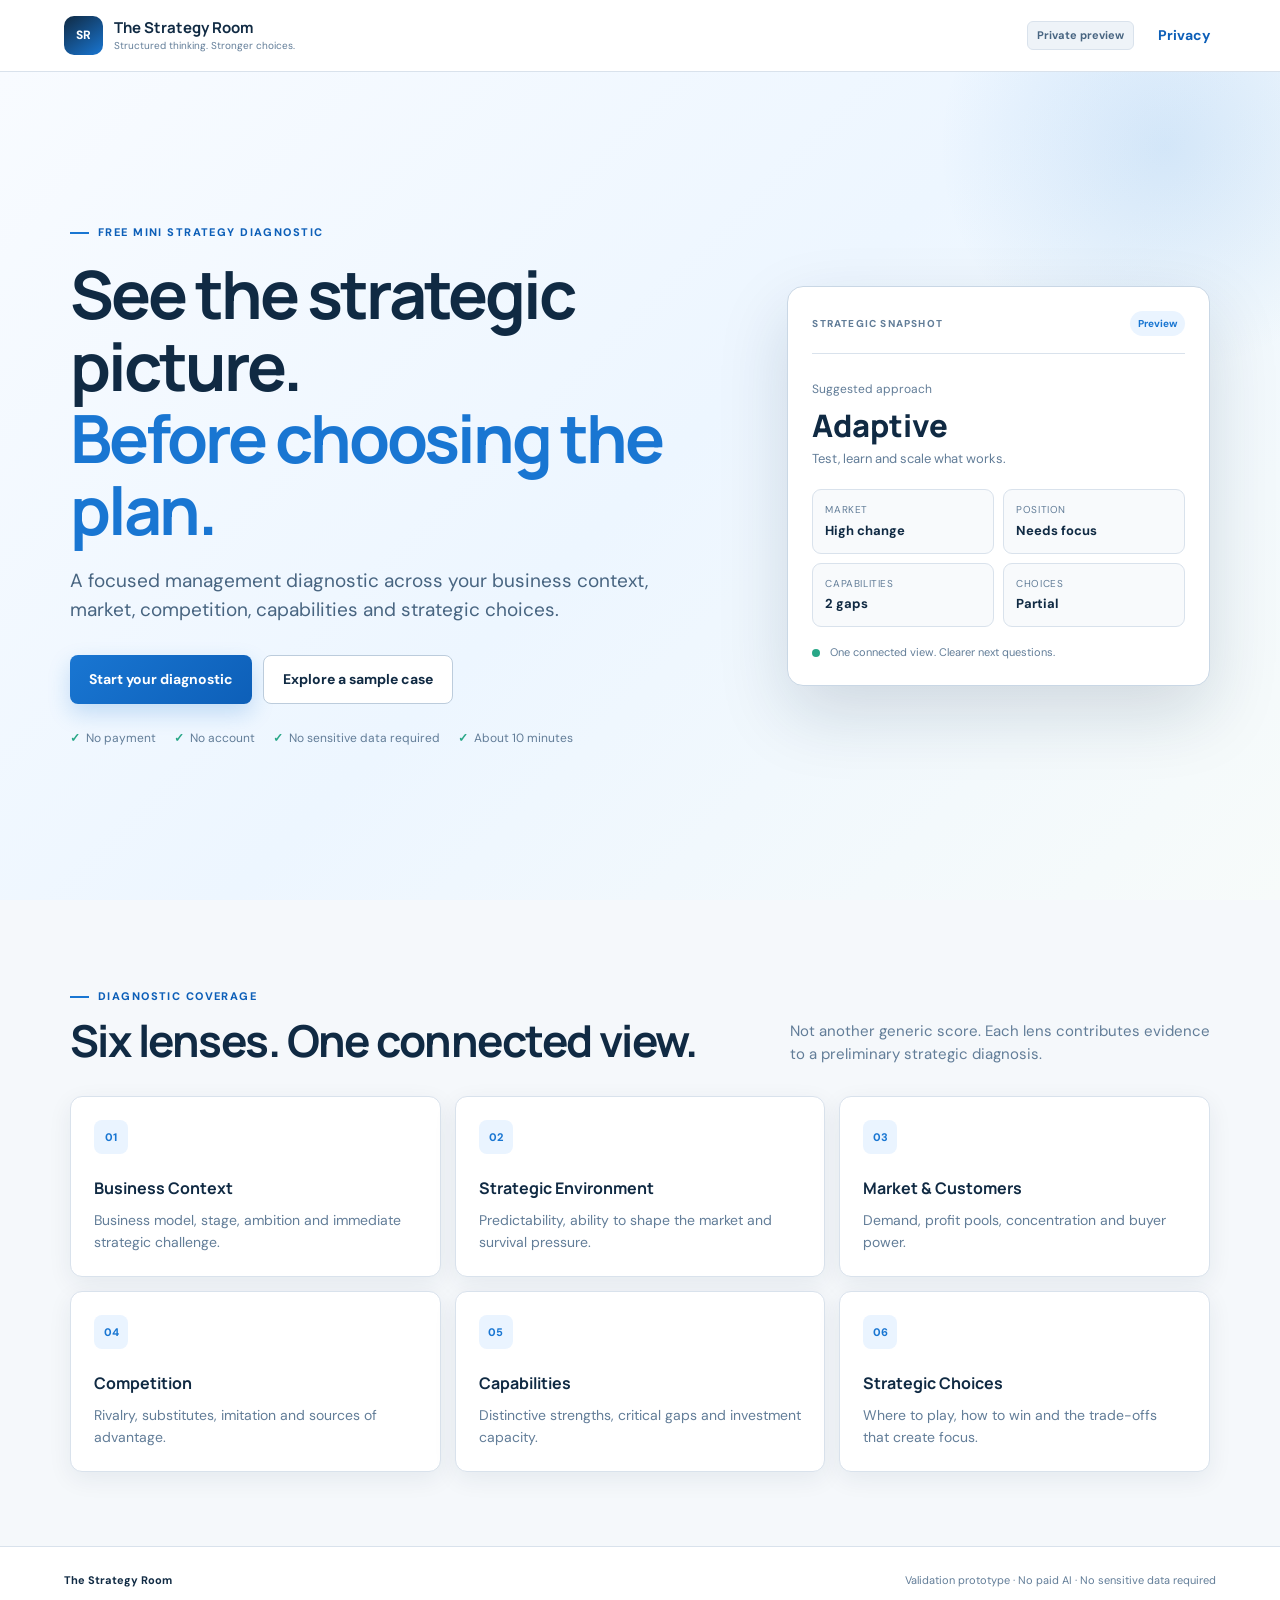
==== commit f05d4fb0: "Redesign the diagnostic in English" ====
--- a/index.html
+++ b/index.html
@@ -1,186 +1,25 @@
 <!doctype html>
-<html lang="ar" dir="rtl">
+<html lang="en" dir="ltr">
 <head>
-  <meta charset="utf-8">
-  <meta name="viewport" content="width=device-width, initial-scale=1">
-  <meta name="description" content="تجربة مجانية تساعد الإدارة تختبر وضوح وترابط استراتيجيتها، من غير مشاركة بيانات حساسة.">
-  <title>The Strategy Room | Strategy Clarity Check</title>
+  <meta charset="utf-8"><meta name="viewport" content="width=device-width, initial-scale=1">
+  <meta name="description" content="A free, structured strategy diagnostic for leadership teams.">
+  <title>The Strategy Room | Mini Strategy Diagnostic</title>
+  <link rel="preconnect" href="https://fonts.googleapis.com"><link rel="preconnect" href="https://fonts.gstatic.com" crossorigin>
+  <link href="https://fonts.googleapis.com/css2?family=DM+Sans:wght@400;500;600;700&family=Manrope:wght@500;600;700;800&display=swap" rel="stylesheet">
   <link rel="stylesheet" href="styles.css">
 </head>
 <body>
-  <header class="site-header">
-    <a class="brand" href="#top" aria-label="The Strategy Room home">
-      <span class="brand-mark">SR</span>
-      <span><b>The Strategy Room</b><small>Clear choices. Connected action.</small></span>
-    </a>
-    <button class="text-button" id="privacyOpen">الخصوصية</button>
-  </header>
-
+  <header class="site-header"><a class="brand" href="#top" aria-label="The Strategy Room home"><span class="brand-mark">SR</span><span><b>The Strategy Room</b><small>Structured thinking. Stronger choices.</small></span></a><div class="header-actions"><span class="prototype-chip">Private preview</span><button class="text-button" id="privacyOpen">Privacy</button></div></header>
   <main id="top">
-    <section class="hero section" data-screen="landing">
-      <div class="eyebrow">FREE MINI STRATEGY DIAGNOSTIC</div>
-      <h1>ابنِ الصورة الاستراتيجية.<br><span>قبل ما تختار الخطة.</span></h1>
-      <p class="hero-copy">تجربة مصغّرة تمر على الشركة والسوق والمنافسة والقدرات، ثم تحوّل الإجابات إلى تشخيص استراتيجي أولي.</p>
-      <div class="problem-strip" aria-label="Common strategy problems">
-        <span>Fragmentation</span><span>Context Gaps</span><span>Weak Choices</span><span>Misalignment</span><span>Execution Gap</span>
-      </div>
-      <p class="solution-line"><strong>The Strategy Room</strong> نموذج مصغر من عملية تطوير الاستراتيجية: Business Context، Environment، Market، Competition، Capabilities، ثم Strategic Synthesis.</p>
-      <div class="hero-actions">
-        <button class="primary-button" data-action="begin">ابدأ التشخيص المصغّر</button>
-        <button class="secondary-button" data-action="sample">شاهد Case افتراضية</button>
-      </div>
-      <div class="trust-row"><span>✓ من غير دفع</span><span>✓ من غير Account</span><span>✓ من غير بيانات حساسة</span><span>✓ حوالي 10 دقائق</span></div>
-    </section>
-
-    <section class="section compact-section" aria-labelledby="what-test">
-      <div class="section-heading">
-        <div class="eyebrow">WHAT THE DIAGNOSTIC COVERS</div>
-        <h2 id="what-test">ست زوايا تبني صورة الشركة الاستراتيجية</h2>
-      </div>
-      <div class="dimension-grid">
-        <article><b>Business Context</b><p>الحجم، نموذج الإيراد، العملاء والتحدي الأساسي.</p></article>
-        <article><b>Strategic Environment</b><p>التوقع، القدرة على التأثير، وضغط البقاء.</p></article>
-        <article><b>Market & Customers</b><p>النمو، التركّز، القوة التفاوضية والتغير.</p></article>
-        <article><b>Competition</b><p>حدة المنافسة، البدائل، ومصدر التميز.</p></article>
-        <article><b>Capabilities</b><p>الموارد والقدرات والفجوات الداخلية.</p></article>
-        <article><b>Strategic Choices</b><p>Where to Play، How to Win والـtrade-offs.</p></article>
-      </div>
-    </section>
-
-    <section class="section path-section" id="paths" hidden>
-      <div class="step-label">الخطوة 1 من 4</div>
-      <h2>تحب تبدأ منين؟</h2>
-      <div class="path-grid">
-        <button class="path-card" data-path="build">
-          <span class="path-number">01</span>
-          <b>Build Your Strategy</b>
-          <p>ابدأ من Business Context، وحدد الاتجاه والاختيارات والقدرات المطلوبة.</p>
-          <em>أبني استراتيجية من الصفر ←</em>
-        </button>
-        <button class="path-card" data-path="challenge">
-          <span class="path-number">02</span>
-          <b>Challenge Your Business Plan</b>
-          <p>اختبر منطق خطة موجودة، واكشف الفجوات والتناقضات ومشاكل التنفيذ.</p>
-          <em>أراجع خطة موجودة ←</em>
-        </button>
-      </div>
-    </section>
-
-    <section class="section input-section" id="dataChoice" hidden>
-      <div class="step-label">الخطوة 2 من 4</div>
-      <h2>اختار مستوى البيانات المريح لك</h2>
-      <p class="section-intro">مش محتاج تدخل اسم الشركة أو أي معلومة سرية.</p>
-      <div class="choice-list">
-        <button data-data-mode="sample"><b>شركة افتراضية جاهزة</b><span>أسرع طريقة لتجربة الـtool</span></button>
-        <button data-data-mode="approximate"><b>بيانات تقريبية</b><span>استخدم ranges ووصف عام من غير تفاصيل حساسة</span></button>
-        <button data-data-mode="custom"><b>معلومات من اختيارك</b><span>حقيقية أو تخيلية—إنت صاحب القرار</span></button>
-      </div>
-    </section>
-
-    <section class="section assessment-section" id="assessment" hidden>
-      <div class="assessment-header">
-        <div>
-          <div class="step-label">الخطوة 3 من 4</div>
-          <h2 id="assessmentTitle">Strategy Clarity Check</h2>
-        </div>
-        <div class="progress-wrap"><span id="progressText">0%</span><div class="progress-track"><i id="progressBar"></i></div></div>
-      </div>
-      <form id="assessmentForm" novalidate>
-        <div id="questionHost"></div>
-        <div class="form-actions">
-          <button type="button" class="secondary-button" id="prevQuestion">السابق</button>
-          <button type="button" class="primary-button" id="nextQuestion">التالي</button>
-        </div>
-      </form>
-      <button class="help-fab" id="helpOpen" type="button"><span>?</span> سؤال أو ملاحظة</button>
-    </section>
-
-    <section class="section results-section" id="results" hidden>
-      <div class="step-label">الخطوة 4 من 4</div>
-      <div class="results-hero">
-        <div>
-          <div class="eyebrow">YOUR MINI STRATEGY DIAGNOSTIC</div>
-          <h2>التشخيص الاستراتيجي الأولي</h2>
-          <p id="contextSummary">قراءة مصغّرة مبنية على إجاباتك، وليست بديلًا عن التحليل الكامل أو قرار الإدارة.</p>
-        </div>
-        <div class="approach-badge"><small>Suggested approach</small><strong id="strategyApproach">—</strong></div>
-      </div>
-      <div class="approach-explanation" id="approachExplanation"></div>
-      <div class="results-columns">
-        <div class="result-panel">
-          <h3>External Signals</h3>
-          <div id="externalFindings"></div>
-        </div>
-        <div class="result-panel alert-panel">
-          <h3>Internal Diagnosis</h3>
-          <div id="internalFindings"></div>
-        </div>
-      </div>
-      <div class="result-panel swot-panel"><h3>Preliminary SWOT by Strategic Domain</h3><div class="swot-grid" id="swotGrid"></div></div>
-      <div class="results-columns">
-        <div class="result-panel"><h3>Top Strategic Issues</h3><div id="strategicIssues"></div></div>
-        <div class="result-panel"><h3>Evidence Gaps</h3><div id="evidenceGaps"></div></div>
-      </div>
-      <div class="next-step-card">
-        <div><span>FOUNDING ACCESS</span><h3>عايز تشوف النسخة الأعمق؟</h3><p>سجّل اهتمامك بالـpilot الكامل، من غير دفع أو التزام. المشاركون الأوائل يحصلون على أولوية وFounding Client benefit.</p></div>
-        <button class="primary-button" id="interestOpen">سجّل اهتمامك</button>
-      </div>
-      <div class="result-actions">
-        <button class="secondary-button" id="restart">ابدأ تجربة جديدة</button>
-        <button class="text-button" id="exportData">صدّر بيانات تجربتي</button>
-      </div>
-    </section>
+    <section class="hero section" data-screen="landing"><div class="hero-layout"><div class="hero-content"><div class="eyebrow"><i></i> FREE MINI STRATEGY DIAGNOSTIC</div><h1>See the strategic picture.<br><span>Before choosing the plan.</span></h1><p class="hero-copy">A focused management diagnostic across your business context, market, competition, capabilities and strategic choices.</p><div class="hero-actions"><button class="primary-button" data-action="begin">Start your diagnostic</button><button class="secondary-button" data-action="sample">Explore a sample case</button></div><div class="trust-row"><span>No payment</span><span>No account</span><span>No sensitive data required</span><span>About 10 minutes</span></div></div><aside class="diagnostic-preview" aria-label="Diagnostic output preview"><div class="preview-top"><span>STRATEGIC SNAPSHOT</span><span class="status-pill">Preview</span></div><div class="preview-score"><small>Suggested approach</small><strong>Adaptive</strong><p>Test, learn and scale what works.</p></div><div class="signal-grid"><div><small>Market</small><b>High change</b></div><div><small>Position</small><b>Needs focus</b></div><div><small>Capabilities</small><b>2 gaps</b></div><div><small>Choices</small><b>Partial</b></div></div><div class="preview-footer"><span></span><p>One connected view. Clearer next questions.</p></div></aside></div></section>
+    <section class="section compact-section" aria-labelledby="what-test"><div class="section-heading"><div><div class="eyebrow"><i></i> DIAGNOSTIC COVERAGE</div><h2 id="what-test">Six lenses. One connected view.</h2></div><p>Not another generic score. Each lens contributes evidence to a preliminary strategic diagnosis.</p></div><div class="dimension-grid"><article><span class="card-icon">01</span><b>Business Context</b><p>Business model, stage, ambition and immediate strategic challenge.</p></article><article><span class="card-icon">02</span><b>Strategic Environment</b><p>Predictability, ability to shape the market and survival pressure.</p></article><article><span class="card-icon">03</span><b>Market & Customers</b><p>Demand, profit pools, concentration and buyer power.</p></article><article><span class="card-icon">04</span><b>Competition</b><p>Rivalry, substitutes, imitation and sources of advantage.</p></article><article><span class="card-icon">05</span><b>Capabilities</b><p>Distinctive strengths, critical gaps and investment capacity.</p></article><article><span class="card-icon">06</span><b>Strategic Choices</b><p>Where to play, how to win and the trade-offs that create focus.</p></article></div></section>
+    <section class="section path-section" id="paths" hidden><div class="page-kicker">STEP 1 OF 4</div><h2>Choose your starting point</h2><p class="section-intro">Use a ready-made sample or work with information you are comfortable sharing.</p><div class="path-grid"><button class="path-card" data-path="build"><span class="path-icon">＋</span><b>Build Your Strategy</b><p>Connect business context, environment, market, capabilities and choices.</p><em>Start from scratch</em></button><button class="path-card" data-path="challenge"><span class="path-icon">✓</span><b>Challenge Your Business Plan</b><p>Stress-test a plan for gaps, contradictions, weak choices and execution risk.</p><em>Review an existing plan</em></button></div></section>
+    <section class="section input-section" id="dataChoice" hidden><div class="page-kicker">STEP 2 OF 4</div><h2>Choose your information level</h2><p class="section-intro">You do not need to provide a company name or confidential information.</p><div class="choice-list"><button data-data-mode="sample"><span class="choice-icon">S</span><span><b>Ready-made sample company</b><small>The fastest way to explore the experience.</small></span></button><button data-data-mode="approximate"><span class="choice-icon">≈</span><span><b>Approximate information</b><small>Use ranges and general descriptions.</small></span></button><button data-data-mode="custom"><span class="choice-icon">C</span><span><b>Your own information</b><small>Real or hypothetical—you decide.</small></span></button></div></section>
+    <section class="section assessment-section" id="assessment" hidden><div class="assessment-header"><div><div class="page-kicker">STEP 3 OF 4</div><h2 id="assessmentTitle">Mini Strategy Diagnostic</h2></div><div class="progress-wrap"><span id="progressText">0%</span><div class="progress-track"><i id="progressBar"></i></div></div></div><form id="assessmentForm" novalidate><div id="questionHost"></div><div class="form-actions"><button type="button" class="secondary-button" id="prevQuestion">Back</button><button type="button" class="primary-button" id="nextQuestion">Continue</button></div></form><button class="help-fab" id="helpOpen" type="button"><span>?</span> Help & feedback</button></section>
+    <section class="section results-section" id="results" hidden><div class="page-kicker">STEP 4 OF 4</div><div class="results-hero"><div><div class="eyebrow"><i></i> YOUR MINI STRATEGY DIAGNOSTIC</div><h2>Preliminary strategic diagnosis</h2><p id="contextSummary">A structured reading of your answers—not a substitute for full analysis or management judgement.</p></div><div class="approach-badge"><small>Suggested approach</small><strong id="strategyApproach">—</strong></div></div><div class="approach-explanation" id="approachExplanation"></div><div class="results-columns"><div class="result-panel"><div class="panel-heading"><span>01</span><h3>External Signals</h3></div><div id="externalFindings"></div></div><div class="result-panel alert-panel"><div class="panel-heading"><span>02</span><h3>Internal Diagnosis</h3></div><div id="internalFindings"></div></div></div><div class="result-panel swot-panel"><div class="panel-heading"><span>03</span><h3>Preliminary SWOT</h3></div><div class="swot-grid" id="swotGrid"></div></div><div class="results-columns"><div class="result-panel"><div class="panel-heading"><span>04</span><h3>Top Strategic Issues</h3></div><div id="strategicIssues"></div></div><div class="result-panel"><div class="panel-heading"><span>05</span><h3>Evidence Gaps</h3></div><div id="evidenceGaps"></div></div></div><div class="next-step-card"><div><span>FOUNDING PILOT</span><h3>Want to explore the deeper service?</h3><p>Register your interest in the full pilot. No payment or commitment required.</p></div><button class="primary-button" id="interestOpen">Register interest</button></div><div class="result-actions"><button class="secondary-button" id="restart">Start a new diagnostic</button><button class="text-button" id="exportData">Export my session</button></div></section>
   </main>
-
-  <aside class="modal" id="feedbackModal" aria-hidden="true" role="dialog" aria-modal="true" aria-labelledby="feedbackTitle">
-    <div class="modal-card">
-      <button class="modal-close" data-close="feedbackModal" aria-label="Close">×</button>
-      <div class="eyebrow">HELP & FEEDBACK</div>
-      <h2 id="feedbackTitle">إيه اللي محتاجه دلوقتي؟</h2>
-      <div class="feedback-types">
-        <button data-feedback="unclear">السؤال مش واضح</button>
-        <button data-feedback="no_data">مش عندي البيانات</button>
-        <button data-feedback="sensitive">المعلومة حساسة</button>
-        <button data-feedback="example">محتاج مثال</button>
-        <button data-feedback="technical">فيه مشكلة تقنية</button>
-        <button data-feedback="suggestion">عندي اقتراح</button>
-      </div>
-      <label class="field-label">اكتب تعليقك—اختياري<textarea id="feedbackText" rows="4" placeholder="قول لنا إيه اللي وقفك أو إيه اللي محتاج يتحسن"></textarea></label>
-      <button class="primary-button full-button" id="feedbackSubmit">احفظ الملاحظة</button>
-      <p class="microcopy">في نسخة الـvalidation، الملاحظة تُحفظ داخل متصفحك ويمكن تصديرها مع بيانات التجربة.</p>
-    </div>
-  </aside>
-
-  <aside class="modal" id="interestModal" aria-hidden="true" role="dialog" aria-modal="true" aria-labelledby="interestTitle">
-    <div class="modal-card">
-      <button class="modal-close" data-close="interestModal" aria-label="Close">×</button>
-      <div class="eyebrow">FOUNDING PILOT</div>
-      <h2 id="interestTitle">إيه الخطوة اللي تهمك؟</h2>
-      <div class="interest-options">
-        <label><input type="radio" name="interest" value="full_build"><span><b>Build My Strategy</b>مهتم ببناء Strategy كاملة من الصفر</span></label>
-        <label><input type="radio" name="interest" value="plan_review"><span><b>Challenge My Business Plan</b>مهتم بمراجعة أو إعادة تصميم خطة موجودة</span></label>
-        <label><input type="radio" name="interest" value="updates"><span><b>Keep Me Updated</b>عايز أعرف لما الـpilot يبدأ</span></label>
-      </div>
-      <label class="field-label">البريد الإلكتروني—اختياري في النسخة المحلية<input id="interestEmail" type="email" placeholder="name@company.com"></label>
-      <label class="consent"><input id="foundingBenefit" type="checkbox"><span>أرغب في الحصول على أولوية وFounding Client benefit عند إطلاق الـpilot.</span></label>
-      <button class="primary-button full-button" id="interestSubmit">تسجيل الاهتمام</button>
-      <div class="success-message" id="interestSuccess" hidden>تم تسجيل اختيارك داخل التجربة. لن يتم إرسال أي بيانات في النسخة المحلية.</div>
-    </div>
-  </aside>
-
-  <aside class="modal" id="privacyModal" aria-hidden="true" role="dialog" aria-modal="true" aria-labelledby="privacyTitle">
-    <div class="modal-card">
-      <button class="modal-close" data-close="privacyModal" aria-label="Close">×</button>
-      <div class="eyebrow">PRIVACY BY CHOICE</div>
-      <h2 id="privacyTitle">بياناتك تحت سيطرتك</h2>
-      <p>النسخة الحالية لا ترسل إجاباتك إلى server. كل الإجابات والـevents محفوظة فقط في متصفحك باستخدام localStorage.</p>
-      <ul><li>تقدر تستخدم شركة افتراضية بالكامل.</li><li>لا نطلب اسم الشركة.</li><li>تقدر تصدّر بيانات التجربة بنفسك.</li><li>تقدر تمسح كل البيانات فورًا.</li></ul>
-      <button class="danger-button full-button" id="eraseData">مسح كل بيانات التجربة</button>
-    </div>
-  </aside>
-
-  <footer><b>The Strategy Room</b><span>Zero-cost validation prototype · No paid AI · No sensitive data required</span></footer>
-  <script src="config.js"></script>
-  <script src="app.js"></script>
-</body>
-</html>
+  <aside class="modal" id="feedbackModal" aria-hidden="true" role="dialog" aria-modal="true" aria-labelledby="feedbackTitle"><div class="modal-card"><button class="modal-close" data-close="feedbackModal" aria-label="Close">×</button><div class="eyebrow"><i></i> HELP & FEEDBACK</div><h2 id="feedbackTitle">What do you need?</h2><div class="feedback-types"><button data-feedback="unclear">Question is unclear</button><button data-feedback="no_data">I do not have the data</button><button data-feedback="sensitive">Information is sensitive</button><button data-feedback="example">I need an example</button><button data-feedback="technical">Technical issue</button><button data-feedback="suggestion">I have a suggestion</button></div><label class="field-label">Comment—optional<textarea id="feedbackText" rows="4" placeholder="Tell us what stopped you or what should improve"></textarea></label><button class="primary-button full-button" id="feedbackSubmit">Save feedback</button><p class="microcopy">Feedback remains in this browser and can be exported with your session.</p></div></aside>
+  <aside class="modal" id="interestModal" aria-hidden="true" role="dialog" aria-modal="true" aria-labelledby="interestTitle"><div class="modal-card"><button class="modal-close" data-close="interestModal" aria-label="Close">×</button><div class="eyebrow"><i></i> FOUNDING PILOT</div><h2 id="interestTitle">Which service interests you?</h2><div class="interest-options"><label><input type="radio" name="interest" value="full_build"><span><b>Build My Strategy</b>Develop a complete strategy from the ground up.</span></label><label><input type="radio" name="interest" value="plan_review"><span><b>Challenge My Business Plan</b>Review or redesign an existing plan.</span></label><label><input type="radio" name="interest" value="updates"><span><b>Keep Me Updated</b>Notify me when the pilot opens.</span></label></div><label class="field-label">Email—optional in this preview<input id="interestEmail" type="email" placeholder="name@company.com"></label><label class="consent"><input id="foundingBenefit" type="checkbox"><span>I would like priority access and a founding-client benefit when the pilot launches.</span></label><button class="primary-button full-button" id="interestSubmit">Register interest</button><div class="success-message" id="interestSuccess" hidden>Your choice was saved in this browser. No data is sent in this preview.</div></div></aside>
+  <aside class="modal" id="privacyModal" aria-hidden="true" role="dialog" aria-modal="true" aria-labelledby="privacyTitle"><div class="modal-card"><button class="modal-close" data-close="privacyModal" aria-label="Close">×</button><div class="eyebrow"><i></i> PRIVACY BY CHOICE</div><h2 id="privacyTitle">Your information stays under your control</h2><p>This preview does not send your answers to a server. Answers and events remain in this browser using local storage.</p><ul><li>Use a completely hypothetical company.</li><li>No company name is required.</li><li>Export your session whenever you choose.</li><li>Erase all local data instantly.</li></ul><button class="danger-button full-button" id="eraseData">Erase all session data</button></div></aside>
+  <footer><b>The Strategy Room</b><span>Validation prototype · No paid AI · No sensitive data required</span></footer><script src="config.js"></script><script src="app.js"></script>
+</body></html>
--- a/styles.css
+++ b/styles.css
@@ -1 +1 @@
-:root{--navy:#0b1f2a;--teal:#087d72;--cyan:#bcece5;--ink:#14252c;--muted:#607078;--bg:#f6f8f8;--white:#fff;--line:#dce5e5;--warm:#f3eee5;--coral:#c8674d;--shadow:0 20px 60px rgba(8,38,48,.1);font-family:Inter,"Segoe UI",Tahoma,Arial,sans-serif;color:var(--ink);background:var(--bg)}*{box-sizing:border-box}html{scroll-behavior:smooth}body{margin:0;line-height:1.65;background:var(--bg)}button,input,textarea{font:inherit}.site-header{height:76px;display:flex;align-items:center;justify-content:space-between;padding:0 max(24px,6vw);position:sticky;top:0;z-index:30;background:rgba(255,255,255,.94);backdrop-filter:blur(14px);border-bottom:1px solid var(--line)}.brand{display:flex;align-items:center;gap:12px;text-decoration:none;color:var(--navy);direction:ltr}.brand-mark{width:42px;height:42px;border-radius:12px;display:grid;place-items:center;background:var(--navy);color:var(--cyan);font-weight:900;font-size:13px}.brand span:last-child{display:flex;flex-direction:column;line-height:1.12}.brand small{font-size:10px;color:var(--muted);margin-top:5px}.text-button{border:0;background:transparent;color:var(--teal);font-weight:800;cursor:pointer}.section{width:min(1180px,calc(100% - 44px));margin:auto;padding:82px 0}.hero{width:100%;max-width:none;min-height:calc(100vh - 76px);padding-inline:max(22px,calc((100vw - 1180px)/2));display:flex;flex-direction:column;justify-content:center;align-items:flex-start;background:linear-gradient(115deg,#f7fbfa,#edf5f2 55%,#f7f5ef);position:relative;overflow:hidden}.hero:after{content:"";position:absolute;width:540px;height:540px;border-radius:50%;left:-180px;bottom:-280px;border:90px solid rgba(8,125,114,.07)}.eyebrow{font-size:12px;font-weight:900;letter-spacing:.17em;color:var(--teal);direction:ltr}.hero h1{font-size:clamp(46px,7.2vw,88px);line-height:1.02;letter-spacing:-.045em;margin:20px 0 24px;max-width:1000px;color:var(--navy)}.hero h1 span{color:var(--teal)}.hero-copy{font-size:clamp(19px,2vw,26px);max-width:800px;color:#40545b;margin:0 0 28px}.problem-strip{display:flex;flex-wrap:wrap;gap:9px;direction:ltr;margin-bottom:30px}.problem-strip span{border:1px solid #bfd3d1;background:rgba(255,255,255,.72);padding:7px 13px;border-radius:99px;font-size:12px;font-weight:800}.solution-line{max-width:850px;font-size:17px;border-right:4px solid var(--teal);padding:5px 18px 5px 0;color:#344b53}.hero-actions{display:flex;gap:12px;margin-top:28px;flex-wrap:wrap;z-index:2}.primary-button,.secondary-button,.danger-button{border:0;border-radius:9px;padding:14px 22px;font-weight:850;cursor:pointer;transition:.2s}.primary-button{background:var(--teal);color:white;box-shadow:0 10px 25px rgba(8,125,114,.18)}.primary-button:hover{background:#056b63;transform:translateY(-1px)}.secondary-button{background:var(--white);border:1px solid #b8c9c8;color:var(--navy)}.danger-button{background:#f9e7e2;color:#963d2a}.trust-row{display:flex;flex-wrap:wrap;gap:20px;margin-top:30px;color:var(--muted);font-size:13px}.compact-section{border-top:1px solid var(--line)}.section-heading{display:flex;justify-content:space-between;align-items:end;gap:30px;margin-bottom:35px}.section h2{font-size:clamp(31px,4vw,52px);line-height:1.15;margin:10px 0;color:var(--navy);letter-spacing:-.025em}.dimension-grid{display:grid;grid-template-columns:repeat(3,1fr);gap:14px;direction:ltr}.dimension-grid article,.result-panel{background:var(--white);border:1px solid var(--line);padding:26px;border-radius:12px;box-shadow:0 7px 28px rgba(8,38,48,.04)}.dimension-grid b{font-size:17px;color:var(--navy)}.dimension-grid p{margin:8px 0 0;color:var(--muted);direction:rtl}.step-label{font-size:12px;color:var(--teal);font-weight:900}.path-section,.input-section,.assessment-section,.results-section{min-height:78vh}.path-grid{display:grid;grid-template-columns:1fr 1fr;gap:18px;margin-top:34px}.path-card{min-height:270px;text-align:right;border:1px solid var(--line);border-radius:14px;padding:30px;background:var(--white);cursor:pointer;display:flex;flex-direction:column;align-items:flex-start;transition:.22s;color:var(--ink);box-shadow:0 7px 28px rgba(8,38,48,.04)}.path-card:hover{border-color:var(--teal);transform:translateY(-4px);box-shadow:var(--shadow)}.path-card b{font-size:28px;color:var(--navy);direction:ltr}.path-card p{font-size:17px;color:var(--muted)}.path-card em{margin-top:auto;color:var(--teal);font-style:normal;font-weight:900}.path-number{color:var(--teal);font-size:12px;font-weight:900;margin-bottom:44px}.section-intro{font-size:18px;color:var(--muted)}.choice-list{display:grid;gap:12px;margin-top:30px;max-width:820px}.choice-list button{display:flex;justify-content:space-between;align-items:center;gap:20px;text-align:right;padding:23px;border-radius:11px;background:var(--white);border:1px solid var(--line);cursor:pointer;color:var(--ink)}.choice-list button:hover{border-color:var(--teal);box-shadow:0 10px 30px rgba(8,38,48,.07)}.choice-list b{font-size:18px;color:var(--navy)}.choice-list span{color:var(--muted);font-size:14px}.assessment-header{display:flex;justify-content:space-between;gap:30px;align-items:center}.progress-wrap{width:240px;direction:ltr}.progress-wrap span{font-size:12px;font-weight:900}.progress-track{height:6px;border-radius:20px;background:#dfe8e7;overflow:hidden;margin-top:7px}.progress-track i{display:block;height:100%;background:var(--teal);transition:.3s}.question-card{background:var(--white);border:1px solid var(--line);padding:34px;border-radius:14px;max-width:900px;margin-top:30px;box-shadow:var(--shadow)}.question-card .domain{font-size:11px;font-weight:900;color:var(--teal);letter-spacing:.14em;direction:ltr}.question-card h3{font-size:clamp(24px,3vw,35px);line-height:1.3;margin:14px 0 8px;color:var(--navy)}.question-card .why{color:var(--muted);margin-bottom:26px}.option-list{display:grid;grid-template-columns:1fr 1fr;gap:10px}.option-list label{display:flex;align-items:flex-start;gap:12px;background:#fbfdfd;border:1px solid var(--line);border-radius:9px;padding:15px;cursor:pointer;min-height:90px}.option-list label:has(input:checked){border-color:var(--teal);background:#eaf7f4;box-shadow:inset 0 0 0 1px var(--teal)}.option-list input{margin-top:5px;accent-color:var(--teal)}.option-list span{display:flex;flex-direction:column}.option-list b{color:var(--navy)}.option-list small{color:var(--muted);margin-top:3px}.field-label{display:flex;flex-direction:column;gap:8px;font-weight:750;margin-top:20px}.field-label input,.field-label textarea{border:1px solid var(--line);border-radius:8px;padding:12px;background:white;resize:vertical}.form-actions{display:flex;justify-content:space-between;max-width:900px;margin-top:18px}.help-fab{position:fixed;bottom:22px;left:22px;border:0;background:var(--navy);color:white;border-radius:99px;padding:11px 16px;font-size:13px;font-weight:900;cursor:pointer;box-shadow:var(--shadow);z-index:15}.help-fab span{display:inline-grid;place-items:center;width:22px;height:22px;border-radius:50%;background:var(--cyan);color:var(--navy);margin-left:5px}.results-hero{display:flex;align-items:center;justify-content:space-between;gap:30px;background:linear-gradient(120deg,var(--navy),#123442);color:white;border-radius:16px;padding:38px;margin-top:20px;box-shadow:var(--shadow)}.results-hero h2{color:white}.results-hero p{color:#c7d8dd;max-width:700px}.approach-badge{min-width:225px;min-height:135px;border:2px solid var(--cyan);border-radius:12px;display:flex;flex-direction:column;align-items:center;justify-content:center;padding:18px;text-align:center;direction:ltr}.approach-badge small{font-size:11px;text-transform:uppercase;letter-spacing:.12em;color:#c7d8dd}.approach-badge strong{font-size:28px;color:var(--cyan);margin-top:7px}.approach-explanation{background:#e7f2ef;border-right:4px solid var(--teal);padding:18px 22px;margin:18px 0;border-radius:8px}.results-columns{display:grid;grid-template-columns:1fr 1fr;gap:18px;margin-top:18px}.result-panel h3{font-size:22px;margin:0 0 8px;color:var(--navy)}.finding{border-top:1px solid var(--line);padding:15px 0}.finding:first-of-type{border-top:0}.finding p{color:var(--muted);margin:3px 0}.finding-tag{display:inline-block;font-size:11px;font-weight:900;color:var(--teal);direction:ltr;text-transform:uppercase}.alert-panel{border-top:4px solid var(--coral)}.swot-panel{margin-top:18px}.swot-grid{display:grid;grid-template-columns:repeat(2,1fr);gap:12px;margin-top:16px}.swot-cell{border:1px solid var(--line);border-radius:9px;padding:18px;background:#fafcfc}.swot-cell h4{margin:0 0 10px;color:var(--navy);font-size:18px}.swot-cell span{display:block;color:var(--muted);padding:7px 0;border-top:1px solid #e7ecec}.swot-cell span:first-of-type{border-top:0}.next-step-card{display:flex;justify-content:space-between;align-items:center;gap:30px;background:var(--warm);border-radius:12px;padding:30px;margin-top:18px}.next-step-card span{font-size:11px;font-weight:900;color:var(--teal)}.next-step-card h3{font-size:27px;margin:6px 0;color:var(--navy)}.next-step-card p{margin:0;max-width:700px}.result-actions{display:flex;justify-content:space-between;margin-top:18px}.modal{position:fixed;inset:0;background:rgba(4,22,29,.72);display:none;place-items:center;padding:20px;z-index:50}.modal.open{display:grid}.modal-card{width:min(620px,100%);max-height:90vh;overflow:auto;background:var(--white);border-radius:14px;padding:32px;position:relative;box-shadow:var(--shadow)}.modal-close{position:absolute;left:18px;top:14px;border:0;background:transparent;font-size:28px;cursor:pointer}.feedback-types{display:flex;flex-wrap:wrap;gap:8px}.feedback-types button{border:1px solid var(--line);background:#fafcfc;border-radius:99px;padding:8px 12px;cursor:pointer}.feedback-types button.selected{background:var(--teal);color:white}.full-button{width:100%;margin-top:18px}.microcopy{font-size:12px;color:var(--muted)}.interest-options{display:grid;gap:10px}.interest-options label{display:flex;gap:12px;background:#fafcfc;border:1px solid var(--line);padding:14px;border-radius:9px;cursor:pointer}.interest-options label:has(input:checked){border-color:var(--teal)}.interest-options span{display:flex;flex-direction:column}.interest-options input{accent-color:var(--teal)}.consent{display:flex;gap:10px;margin-top:18px;font-size:13px}.success-message{background:#dff2ed;padding:12px;border-radius:8px;margin-top:12px}.modal-card li{margin:9px 0}footer{border-top:1px solid var(--line);padding:28px max(24px,6vw);display:flex;justify-content:space-between;color:var(--muted);font-size:12px;background:var(--white)}footer b{color:var(--navy)}[hidden]{display:none!important}@media(max-width:760px){.site-header{height:68px}.brand small{display:none}.section{width:min(100% - 28px,1180px);padding:54px 0}.hero{min-height:auto;padding:72px 22px}.hero h1{font-size:44px}.dimension-grid,.path-grid,.results-columns,.swot-grid,.option-list{grid-template-columns:1fr}.section-heading,.assessment-header,.results-hero,.next-step-card{align-items:flex-start;flex-direction:column}.path-card{min-height:235px}.choice-list button{align-items:flex-start;flex-direction:column}.progress-wrap{width:100%}.approach-badge{width:100%;min-height:110px}.result-actions,footer{gap:15px;flex-direction:column}.help-fab{left:12px;bottom:12px}.trust-row{gap:10px}}
+:root{--navy:#102a43;--navy2:#183b56;--blue:#1976d2;--blue2:#0d5fb8;--sky:#eaf4ff;--mint:#28a787;--ink:#243b53;--muted:#627d98;--bg:#f5f8fb;--white:#fff;--line:#d9e2ec;--orange:#e9804f;--shadow:0 18px 50px rgba(16,42,67,.10);--soft-shadow:0 7px 24px rgba(16,42,67,.07);font-family:"DM Sans","Segoe UI",sans-serif;color:var(--ink);background:var(--bg)}*{box-sizing:border-box}html{scroll-behavior:smooth}body{margin:0;line-height:1.55;background:var(--bg);font-size:16px}h1,h2,h3,h4,.brand b{font-family:Manrope,"Segoe UI",sans-serif}button,input,textarea{font:inherit}.site-header{height:72px;display:flex;align-items:center;justify-content:space-between;padding:0 max(22px,5vw);position:sticky;top:0;z-index:30;background:rgba(255,255,255,.96);backdrop-filter:blur(14px);border-bottom:1px solid var(--line)}.brand{display:flex;align-items:center;gap:11px;text-decoration:none;color:var(--navy)}.brand-mark{width:39px;height:39px;border-radius:10px;display:grid;place-items:center;background:linear-gradient(145deg,var(--navy),var(--blue));color:white;font-weight:800;font-size:12px}.brand span:last-child{display:flex;flex-direction:column;line-height:1.1}.brand b{font-size:15px}.brand small{font-size:10px;color:var(--muted);margin-top:4px}.header-actions{display:flex;align-items:center;gap:18px}.prototype-chip{font-size:11px;font-weight:700;color:#486581;background:#eef3f8;border:1px solid var(--line);padding:5px 9px;border-radius:6px}.text-button{border:0;background:transparent;color:var(--blue2);font-weight:700;font-size:14px;cursor:pointer}.section{width:min(1140px,calc(100% - 42px));margin:auto;padding:74px 0}.hero{width:100%;max-width:none;min-height:calc(100vh - 72px);padding-inline:max(22px,calc((100vw - 1140px)/2));display:grid;align-items:center;background:linear-gradient(135deg,#f8fbff 0%,#edf6ff 50%,#f7fbfa 100%);position:relative;overflow:hidden}.hero:before{content:"";position:absolute;right:-120px;top:-160px;width:470px;height:470px;border-radius:50%;background:radial-gradient(circle,rgba(25,118,210,.13),rgba(25,118,210,0) 68%)}.hero-layout{display:grid;grid-template-columns:minmax(0,1.1fr) minmax(350px,.72fr);gap:72px;align-items:center;position:relative}.eyebrow,.page-kicker{font-size:11px;font-weight:800;letter-spacing:.13em;color:var(--blue2)}.eyebrow{display:flex;align-items:center;gap:9px}.eyebrow i{width:19px;height:2px;background:var(--blue);display:inline-block}.hero h1{font-size:clamp(43px,5.2vw,68px);line-height:1.08;letter-spacing:-.045em;margin:17px 0 20px;max-width:760px;color:var(--navy)}.hero h1 span{color:var(--blue)}.hero-copy{font-size:19px;max-width:650px;color:#486581;margin:0}.hero-actions{display:flex;gap:11px;margin-top:30px;flex-wrap:wrap}.primary-button,.secondary-button,.danger-button{border:0;border-radius:8px;padding:13px 19px;font-weight:700;font-size:14px;cursor:pointer;transition:.2s}.primary-button{background:linear-gradient(135deg,var(--blue),var(--blue2));color:white;box-shadow:0 9px 22px rgba(25,118,210,.22)}.primary-button:hover{transform:translateY(-2px);box-shadow:0 13px 30px rgba(25,118,210,.27)}.secondary-button{background:white;border:1px solid #bcccdc;color:var(--navy)}.secondary-button:hover{border-color:var(--blue);color:var(--blue)}.danger-button{background:#fff0eb;color:#a04427}.trust-row{display:flex;flex-wrap:wrap;gap:18px;margin-top:25px;color:var(--muted);font-size:12px}.trust-row span:before{content:"✓";color:var(--mint);font-weight:800;margin-right:6px}.diagnostic-preview{background:white;border:1px solid #c9d7e5;border-radius:16px;padding:24px;box-shadow:0 28px 70px rgba(16,42,67,.15);position:relative}.diagnostic-preview:after{content:"";position:absolute;inset:8px -9px -9px 8px;border:1px solid #d8e7f5;border-radius:16px;z-index:-1}.preview-top{display:flex;justify-content:space-between;align-items:center;font-size:10px;letter-spacing:.12em;font-weight:800;color:var(--muted);padding-bottom:17px;border-bottom:1px solid var(--line)}.status-pill{letter-spacing:0;color:var(--blue);background:var(--sky);border-radius:20px;padding:5px 8px}.preview-score{padding:22px 0 20px}.preview-score small{color:var(--muted);font-size:12px}.preview-score strong{display:block;font:800 31px Manrope;color:var(--navy);margin-top:3px}.preview-score p{margin:3px 0 0;color:var(--muted);font-size:13px}.signal-grid{display:grid;grid-template-columns:1fr 1fr;gap:9px}.signal-grid div{border:1px solid var(--line);background:#f8fafc;border-radius:9px;padding:12px}.signal-grid small,.signal-grid b{display:block}.signal-grid small{font-size:10px;color:var(--muted);text-transform:uppercase;letter-spacing:.06em}.signal-grid b{font-size:13px;color:var(--navy);margin-top:3px}.preview-footer{display:flex;align-items:center;gap:10px;margin-top:17px}.preview-footer span{width:8px;height:8px;background:var(--mint);border-radius:50%}.preview-footer p{margin:0;font-size:11px;color:var(--muted)}.compact-section{padding-top:88px}.section-heading{display:flex;justify-content:space-between;align-items:end;gap:50px;margin-bottom:30px}.section-heading>p{max-width:420px;color:var(--muted);font-size:15px;margin:0}.section h2{font-size:clamp(30px,3.5vw,44px);line-height:1.16;margin:10px 0 0;color:var(--navy);letter-spacing:-.035em}.dimension-grid{display:grid;grid-template-columns:repeat(3,1fr);gap:14px}.dimension-grid article,.result-panel{background:white;border:1px solid var(--line);padding:23px;border-radius:12px;box-shadow:var(--soft-shadow)}.dimension-grid article{min-height:180px;transition:.22s}.dimension-grid article:hover{transform:translateY(-4px);border-color:#9cc7ef;box-shadow:var(--shadow)}.card-icon{display:grid;place-items:center;width:34px;height:34px;background:var(--sky);color:var(--blue);font-size:11px;font-weight:800;border-radius:8px;margin-bottom:23px}.dimension-grid b{font:700 16px Manrope;color:var(--navy)}.dimension-grid p{margin:8px 0 0;color:var(--muted);font-size:14px}.path-section,.input-section,.assessment-section,.results-section{min-height:78vh}.section-intro{font-size:16px;color:var(--muted);max-width:670px}.path-grid{display:grid;grid-template-columns:1fr 1fr;gap:17px;margin-top:30px}.path-card{min-height:265px;text-align:left;border:1px solid var(--line);border-radius:14px;padding:28px;background:white;cursor:pointer;display:flex;flex-direction:column;align-items:flex-start;transition:.22s;color:var(--ink);box-shadow:var(--soft-shadow)}.path-card:hover{border-color:var(--blue);transform:translateY(-4px);box-shadow:var(--shadow)}.path-icon,.choice-icon{display:grid;place-items:center;width:42px;height:42px;border-radius:10px;background:var(--sky);color:var(--blue);font-weight:800;margin-bottom:28px}.path-card b{font:700 22px Manrope;color:var(--navy)}.path-card p{font-size:15px;color:var(--muted);max-width:430px}.path-card em{margin-top:auto;color:var(--blue);font-style:normal;font-weight:700;font-size:13px}.choice-list{display:grid;gap:11px;margin-top:28px;max-width:800px}.choice-list button{display:flex;align-items:center;gap:17px;text-align:left;padding:18px;border-radius:11px;background:white;border:1px solid var(--line);cursor:pointer;color:var(--ink);box-shadow:var(--soft-shadow)}.choice-list button:hover{border-color:var(--blue);transform:translateX(3px)}.choice-icon{width:38px;height:38px;margin:0;flex:0 0 auto}.choice-list button>span:last-child{display:flex;flex-direction:column}.choice-list b{font:700 15px Manrope;color:var(--navy)}.choice-list small{color:var(--muted);font-size:13px;margin-top:3px}.assessment-header{display:flex;justify-content:space-between;gap:30px;align-items:center}.progress-wrap{width:235px}.progress-wrap span{font-size:11px;font-weight:700;color:var(--muted)}.progress-track{height:6px;border-radius:20px;background:#dde7f0;overflow:hidden;margin-top:7px}.progress-track i{display:block;height:100%;background:linear-gradient(90deg,var(--blue),var(--mint));transition:.3s}.question-card{background:white;border:1px solid var(--line);padding:30px;border-radius:14px;max-width:900px;margin-top:27px;box-shadow:var(--shadow)}.question-card .domain{font-size:10px;font-weight:800;color:var(--blue);letter-spacing:.13em}.question-card h3{font-size:clamp(23px,2.7vw,31px);line-height:1.28;margin:12px 0 7px;color:var(--navy)}.question-card .why{color:var(--muted);font-size:14px;margin:0 0 23px}.option-list{display:grid;grid-template-columns:1fr 1fr;gap:9px}.option-list label{display:flex;align-items:flex-start;gap:10px;background:#f9fbfd;border:1px solid var(--line);border-radius:9px;padding:14px;cursor:pointer;min-height:82px}.option-list label:hover{border-color:#9cc7ef}.option-list label:has(input:checked){border-color:var(--blue);background:var(--sky);box-shadow:inset 0 0 0 1px var(--blue)}.option-list input{margin-top:4px;accent-color:var(--blue)}.option-list span{display:flex;flex-direction:column}.option-list b{font-size:14px;color:var(--navy)}.option-list small{color:var(--muted);font-size:12px;margin-top:3px}.field-label{display:flex;flex-direction:column;gap:7px;font-weight:600;font-size:13px;margin-top:18px;color:var(--ink)}.field-label input,.field-label textarea{border:1px solid var(--line);border-radius:8px;padding:11px;background:white;resize:vertical;font-size:14px}.form-actions{display:flex;justify-content:space-between;max-width:900px;margin-top:16px}.help-fab{position:fixed;bottom:20px;right:20px;border:0;background:var(--navy);color:white;border-radius:30px;padding:10px 14px;font-size:12px;font-weight:700;cursor:pointer;box-shadow:var(--shadow);z-index:15}.help-fab span{display:inline-grid;place-items:center;width:20px;height:20px;border-radius:50%;background:#d9eeff;color:var(--navy);margin-right:5px}.results-hero{display:flex;align-items:center;justify-content:space-between;gap:30px;background:linear-gradient(120deg,var(--navy),var(--navy2));color:white;border-radius:15px;padding:34px;margin-top:17px;box-shadow:var(--shadow)}.results-hero h2{color:white;font-size:35px}.results-hero p{color:#bcccdc;max-width:690px;font-size:14px}.approach-badge{min-width:215px;min-height:120px;border:1px solid #7bb7e8;border-radius:11px;display:flex;flex-direction:column;align-items:center;justify-content:center;padding:17px;text-align:center}.approach-badge small{font-size:10px;text-transform:uppercase;letter-spacing:.1em;color:#bcccdc}.approach-badge strong{font:800 27px Manrope;color:white;margin-top:6px}.approach-explanation{background:#eaf4ff;border-left:4px solid var(--blue);padding:15px 19px;margin:16px 0;border-radius:8px;font-size:14px}.results-columns{display:grid;grid-template-columns:1fr 1fr;gap:16px;margin-top:16px}.panel-heading{display:flex;align-items:center;gap:10px;border-bottom:1px solid var(--line);padding-bottom:13px}.panel-heading span{display:grid;place-items:center;width:29px;height:29px;border-radius:7px;background:var(--sky);color:var(--blue);font-size:10px;font-weight:800}.result-panel h3{font-size:18px;margin:0;color:var(--navy)}.finding{border-top:1px solid #e8eef4;padding:13px 0}.finding:first-of-type{border-top:0}.finding p{color:var(--muted);font-size:13px;margin:3px 0}.finding-tag{display:inline-block;font-size:10px;font-weight:800;color:var(--blue);text-transform:uppercase;letter-spacing:.04em}.alert-panel{border-top:3px solid var(--orange)}.swot-panel{margin-top:16px}.swot-grid{display:grid;grid-template-columns:repeat(2,1fr);gap:10px;margin-top:15px}.swot-cell{border:1px solid var(--line);border-radius:9px;padding:15px;background:#f9fbfd}.swot-cell h4{margin:0 0 7px;color:var(--navy);font-size:15px}.swot-cell span{display:block;color:var(--muted);font-size:12px;padding:6px 0;border-top:1px solid #e8eef4}.swot-cell span:first-of-type{border-top:0}.next-step-card{display:flex;justify-content:space-between;align-items:center;gap:30px;background:linear-gradient(135deg,#eef6ff,#f2faf8);border:1px solid #cfe2f3;border-radius:12px;padding:26px;margin-top:16px}.next-step-card>div>span{font-size:10px;font-weight:800;letter-spacing:.1em;color:var(--blue)}.next-step-card h3{font-size:23px;margin:5px 0;color:var(--navy)}.next-step-card p{margin:0;max-width:700px;color:var(--muted);font-size:14px}.result-actions{display:flex;justify-content:space-between;margin-top:16px}.modal{position:fixed;inset:0;background:rgba(8,28,45,.73);display:none;place-items:center;padding:20px;z-index:50}.modal.open{display:grid}.modal-card{width:min(610px,100%);max-height:90vh;overflow:auto;background:white;border-radius:14px;padding:30px;position:relative;box-shadow:var(--shadow)}.modal-card h2{font-size:29px}.modal-close{position:absolute;right:17px;top:13px;border:0;background:transparent;font-size:27px;cursor:pointer;color:var(--muted)}.feedback-types{display:flex;flex-wrap:wrap;gap:7px}.feedback-types button{border:1px solid var(--line);background:#f9fbfd;border-radius:7px;padding:8px 10px;cursor:pointer;font-size:12px}.feedback-types button.selected{background:var(--blue);color:white}.full-button{width:100%;margin-top:17px}.microcopy{font-size:11px;color:var(--muted)}.interest-options{display:grid;gap:9px}.interest-options label{display:flex;gap:11px;background:#f9fbfd;border:1px solid var(--line);padding:13px;border-radius:9px;cursor:pointer;font-size:13px}.interest-options label:has(input:checked){border-color:var(--blue);background:var(--sky)}.interest-options span{display:flex;flex-direction:column}.interest-options input{accent-color:var(--blue)}.consent{display:flex;gap:9px;margin-top:17px;font-size:12px}.success-message{background:#e5f6f0;padding:11px;border-radius:8px;margin-top:11px;font-size:13px}.modal-card li{margin:8px 0}footer{border-top:1px solid var(--line);padding:25px max(22px,5vw);display:flex;justify-content:space-between;color:var(--muted);font-size:11px;background:white}footer b{color:var(--navy)}[hidden]{display:none!important}@media(max-width:820px){.hero-layout{grid-template-columns:1fr;gap:42px}.hero{padding-block:65px}.diagnostic-preview{max-width:520px}.dimension-grid{grid-template-columns:repeat(2,1fr)}}@media(max-width:620px){.site-header{height:65px}.brand small,.prototype-chip{display:none}.section{width:min(100% - 28px,1140px);padding:50px 0}.hero{min-height:auto;padding:58px 18px}.hero h1{font-size:40px}.hero-copy{font-size:17px}.diagnostic-preview{padding:18px}.dimension-grid,.path-grid,.results-columns,.swot-grid,.option-list{grid-template-columns:1fr}.section-heading,.assessment-header,.results-hero,.next-step-card{align-items:flex-start;flex-direction:column}.section-heading{gap:17px}.dimension-grid article{min-height:150px}.path-card{min-height:235px}.progress-wrap{width:100%}.approach-badge{width:100%;min-height:100px}.result-actions,footer{gap:13px;flex-direction:column}.help-fab{right:10px;bottom:10px}.trust-row{gap:9px}.trust-row span{width:calc(50% - 9px)}}
